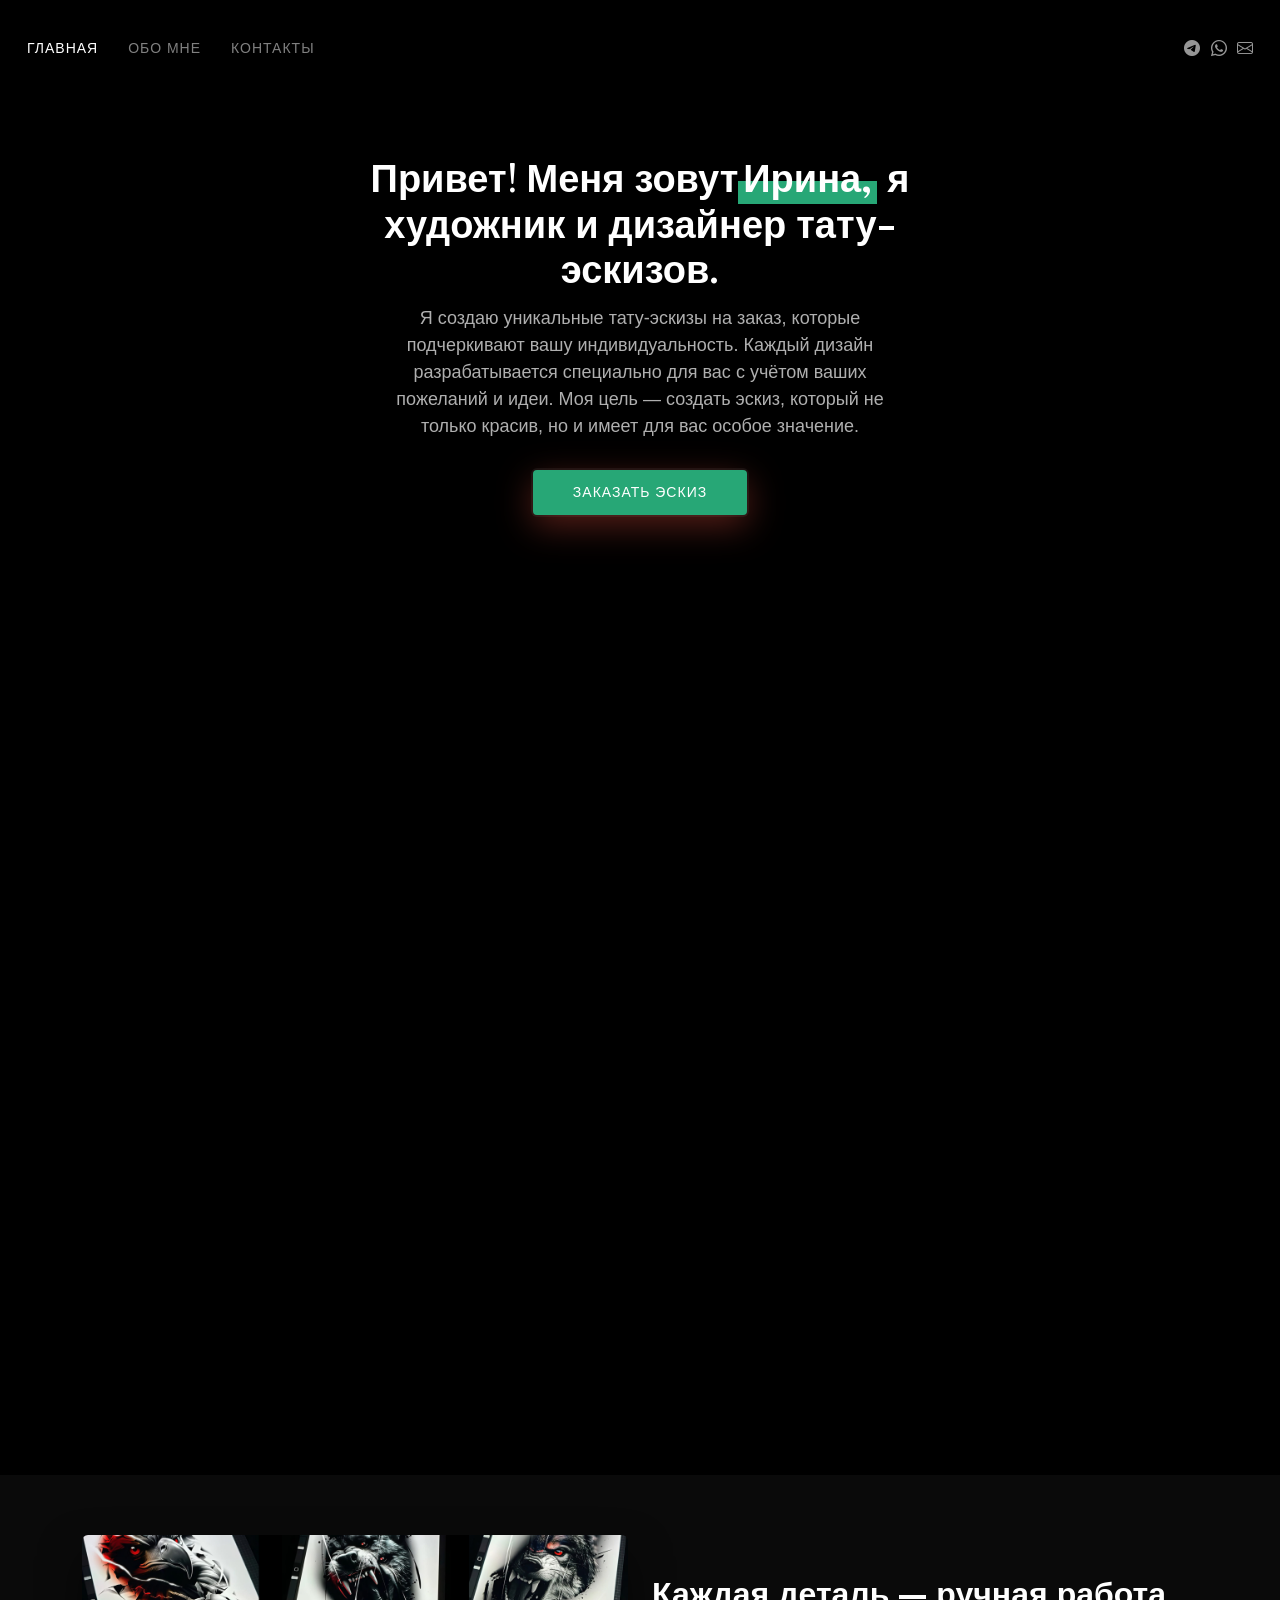
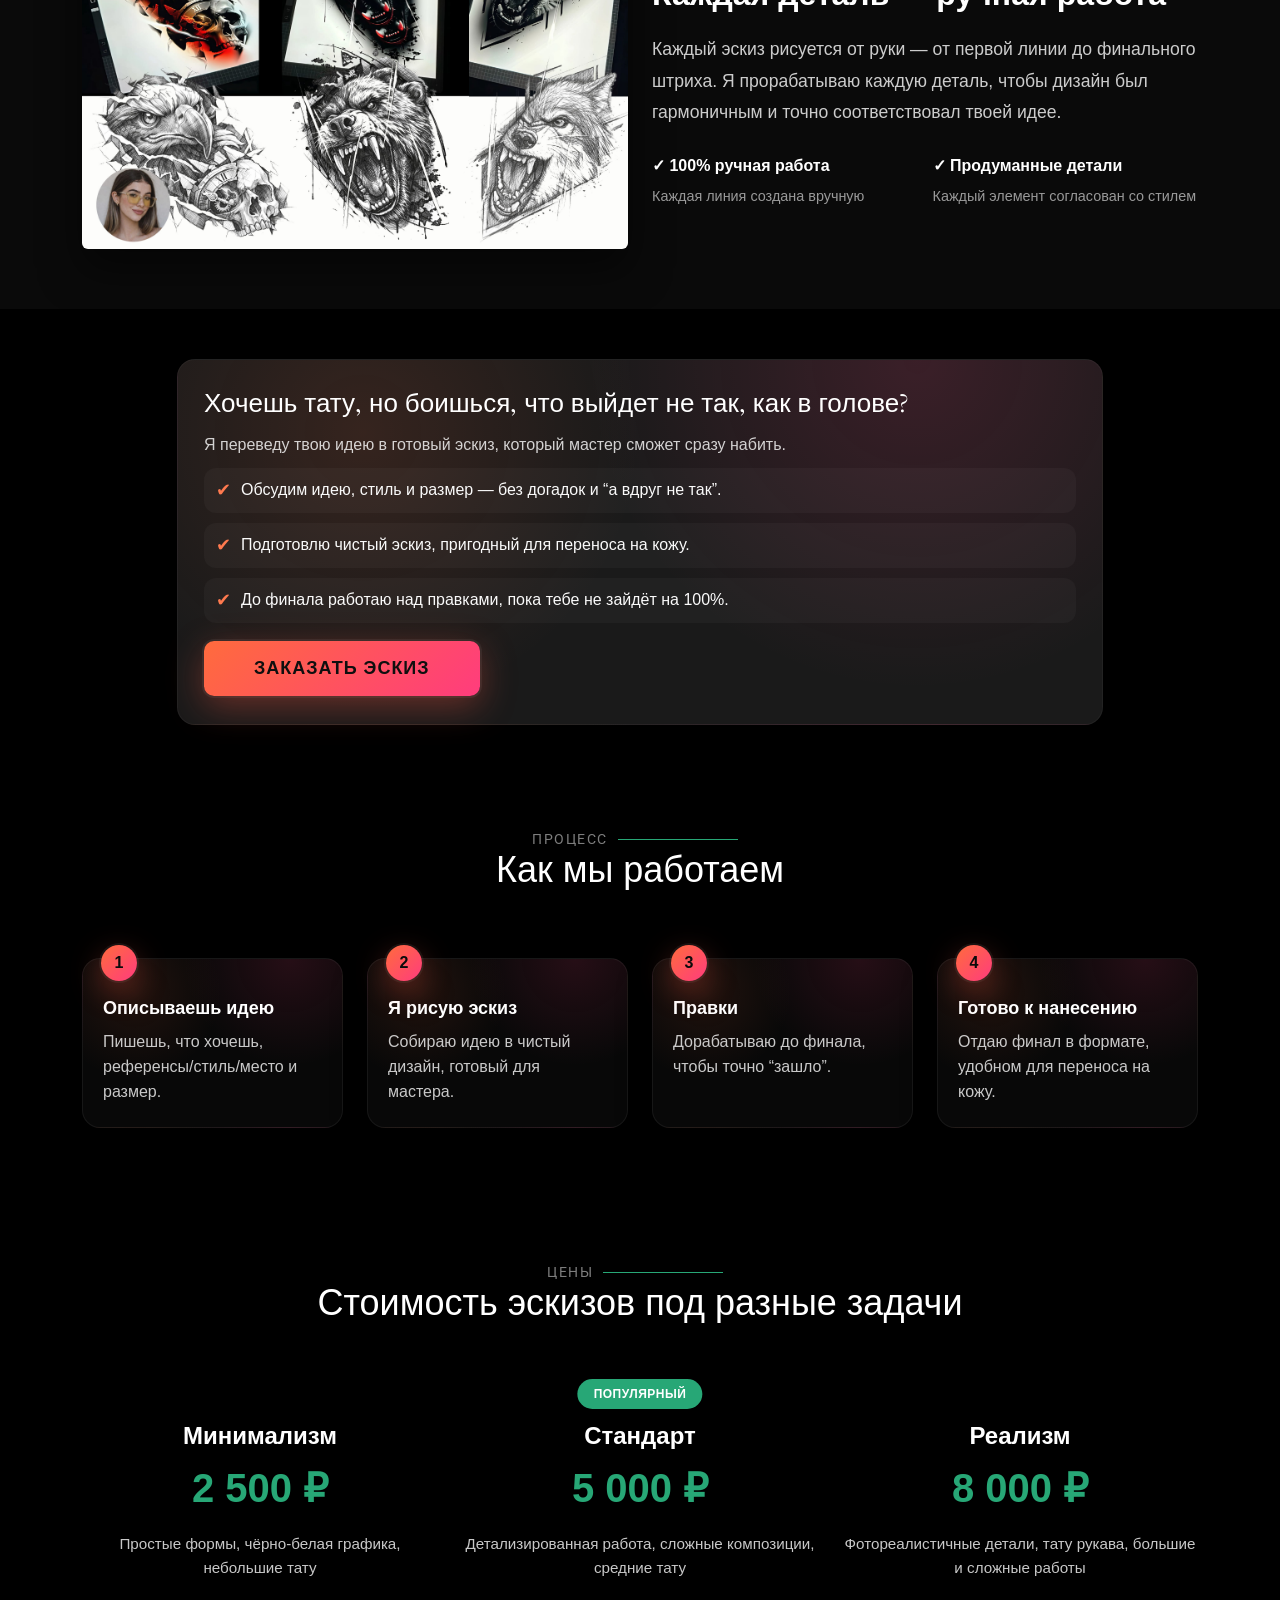
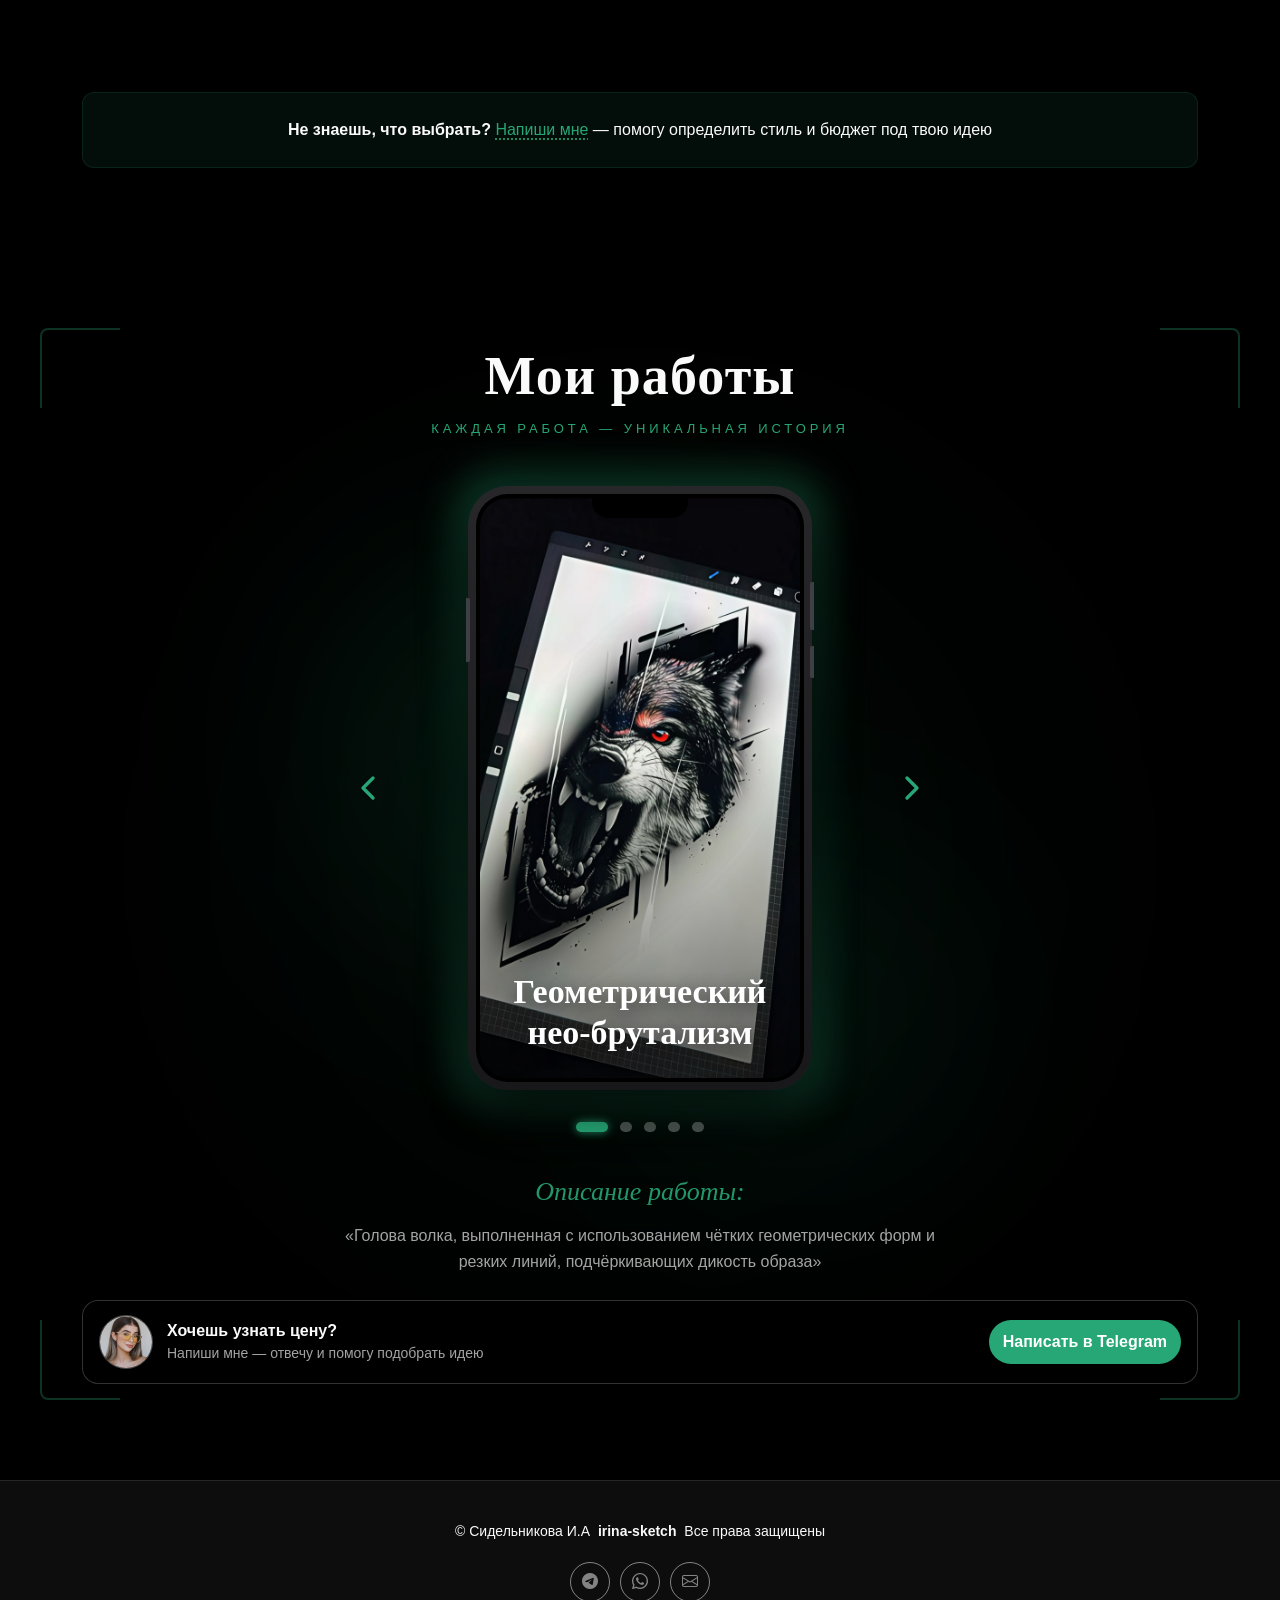
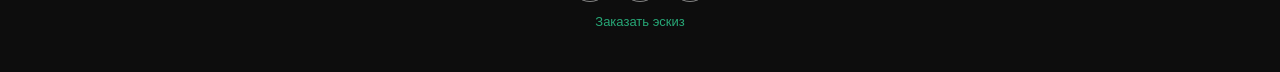
==== index.html @ 261606df "123" ====
<!DOCTYPE html>
<html lang="ru">

<head>
  <meta charset="utf-8">
  <meta content="width=device-width, initial-scale=1.0" name="viewport">
  <title>irina-sketch — Эскизы на заказ</title>
  <meta name="description" content="Профессиональные тату-эскизы на заказ. Уникальные дизайны, разработанные специально для вас с учётом ваших пожеланий.">
  <meta name="keywords" content="тату эскизы, эскизы на заказ, дизайн тату, татуировки, художник тату">

  <!-- DNS prefetch for external resources -->
  <link rel="dns-prefetch" href="//fonts.googleapis.com">
  <link rel="dns-prefetch" href="//fonts.gstatic.com">
  <link rel="dns-prefetch" href="//mc.yandex.ru">

  <!-- Favicons -->
  <link href="assets/img/favicon.png" rel="icon" type="image/png">
  <link href="assets/img/favicon.png" rel="shortcut icon" type="image/png">
  <link href="assets/img/apple-touch-icon.png" rel="apple-touch-icon">
  
  <!-- Яндекс Директ и Open Graph -->
  <meta property="og:title" content="irina-sketch — Эскизы на заказ">
  <meta property="og:description" content="Профессиональные тату-эскизы на заказ. Уникальные дизайны, разработанные специально для вас.">
  <meta property="og:image" content="https://irina-sketch.ru/assets/img/logo.png">
  <meta property="og:url" content="https://irina-sketch.ru/">
  <meta property="og:type" content="website">
  <meta property="og:site_name" content="irina-sketch">
  <meta property="og:locale" content="ru_RU">
  
  <!-- Twitter Card -->
  <meta name="twitter:card" content="summary_large_image">
  <meta name="twitter:title" content="irina-sketch — Эскизы на заказ">
  <meta name="twitter:description" content="Профессиональные тату-эскизы на заказ">
  <meta name="twitter:image" content="https://irina-sketch.ru/assets/img/logo.png">
  
  <!-- Дополнительные размеры иконок для лучшей совместимости -->
  <link rel="icon" type="image/png" sizes="16x16" href="assets/img/favicon.png">
  <link rel="icon" type="image/png" sizes="32x32" href="assets/img/favicon.png">
  <link rel="icon" type="image/png" sizes="96x96" href="assets/img/favicon.png">
  <link rel="icon" type="image/png" sizes="192x192" href="assets/img/favicon.png">

  <!-- Fonts - optimized -->
  <link rel="preconnect" href="https://fonts.googleapis.com">
  <link rel="preconnect" href="https://fonts.gstatic.com" crossorigin>
  <link rel="preload" href="https://fonts.googleapis.com/css2?family=Roboto:wght@300;400;500;700&family=Cardo:wght@400;700&display=swap" as="style" onload="this.onload=null;this.rel='stylesheet'">
  <noscript><link href="https://fonts.googleapis.com/css2?family=Roboto:wght@300;400;500;700&family=Cardo:wght@400;700&display=swap" rel="stylesheet"></noscript>

  <!-- Critical CSS preload -->
  <link rel="preload" href="assets/vendor/bootstrap/css/bootstrap.min.css" as="style">
  <link rel="preload" href="assets/css/main.css?v=2.2" as="style">

  <!-- Vendor CSS Files -->
  <link href="assets/vendor/bootstrap/css/bootstrap.min.css" rel="stylesheet">
  <link href="assets/vendor/bootstrap-icons/bootstrap-icons.css" rel="stylesheet">
  <link href="assets/vendor/aos/aos.css" rel="stylesheet">
  <link href="assets/vendor/glightbox/css/glightbox.min.css" rel="stylesheet">
  <link href="assets/vendor/swiper/swiper-bundle.min.css" rel="stylesheet">

  <!-- Main CSS File -->
  <link href="assets/css/main.css?v=2.2" rel="stylesheet">
</head>

<!-- Yandex.Metrika counter -->
<script type="text/javascript">
    (function(m,e,t,r,i,k,a){
        m[i]=m[i]||function(){(m[i].a=m[i].a||[]).push(arguments)};
        m[i].l=1*new Date();
        for (var j = 0; j < document.scripts.length; j++) {if (document.scripts[j].src === r) { return; }}
        k=e.createElement(t),a=e.getElementsByTagName(t)[0],k.async=1,k.src=r,a.parentNode.insertBefore(k,a)
    })(window, document,'script','https://mc.yandex.ru/metrika/tag.js?id=106117894', 'ym');

    ym(106117894, 'init', {ssr:true, webvisor:true, clickmap:true, ecommerce:"dataLayer", accurateTrackBounce:true, trackLinks:true});
</script>
<noscript><div><img src="https://mc.yandex.ru/watch/106117894" style="position:absolute; left:-9999px;" alt="" /></div></noscript>
<!-- /Yandex.Metrika counter -->


<body class="index-page">

  <header id="header" class="header d-flex align-items-center sticky-top">
    <div class="container-fluid position-relative d-flex align-items-center justify-content-between">
      <nav id="navmenu" class="navmenu">
        <ul>
          <li><a href="https://irina-sketch.ru/" class="active">Главная<br></a></li>
          <li><a href="https://irina-sketch.ru/about.html">Обо мне</a></li>
          <li><a href="https://irina-sketch.ru/contact.html">Контакты</a></li>
        </ul>
        <i class="mobile-nav-toggle d-xl-none bi bi-list"></i>
      </nav>

      <div class="header-social-links">
        <a href="#" class="facebook" onclick="showMessengerConfirmation('telegram'); return false;"><i class="bi bi-facebook"></i></a>
        <a href="#" class="whatsapp" onclick="showMessengerConfirmation('whatsapp'); return false;"><i class="bi bi-whatsapp"></i></a>
        <a href="mailto:maafik@66.ru" class="instagram"><i class="bi bi-instagram"></i></a>
      </div>

    </div>
  </header>
  
  <main class="main">

    <!-- Hero Section -->
    <section id="hero" class="hero section">

      <div class="container">
        <div class="row justify-content-center">
          <div class="col-lg-6 text-center" data-aos="fade-up" data-aos-delay="100">
            <h2><span>Привет! Меня зовут</span><span class="underlight">Ирина,</span><span> я художник и дизайнер тату-эскизов.</span></h2>
            <p>Я создаю уникальные тату-эскизы на заказ, которые подчеркивают вашу индивидуальность. Каждый дизайн разрабатывается специально для вас с учётом ваших пожеланий и идеи. Моя цель — создать эскиз, который не только красив, но и имеет для вас особое значение.</p>
            <div>
              <a class="btn-get-started order-trigger" href="#order">Заказать эскиз<br></a>
            </div>
            
          </div>
        </div>
      </div>
    </section><!-- /Hero Section -->
    <section id="video-hero" class="video-hero" style="position: relative; height: 100vh; overflow: hidden;">
      <video autoplay muted loop playsinline preload="metadata"
        style="
          position: absolute;
          top: 50%;
          left: 50%;
          height: 100%;
          transform: translate(-50%, -50%);
          object-fit: contain;
          pointer-events: none;
          user-select: none;
        "
        id="background-video"
        oncontextmenu="return false;"
        onselectstart="return false;"
        ondragstart="return false;"
      >
        <source src="assets/vid/123.mp4" type="video/mp4">
      </video>
    </section>
    
    
    <script>
      // Загружаем видео после загрузки страницы с задержкой
      window.addEventListener('load', function() {
        setTimeout(function() {
          const video = document.getElementById("background-video");
          if (video) {
            video.load(); // Загружаем видео
            video.playbackRate = 0.7; // Уменьшаем скорость видео
          }
        }, 1000); // Задержка 1 секунда после загрузки страницы
      });
    </script>

    <!-- Handmade Section -->
    <section class="section" style="padding: 60px 0; background: #0a0a0a;">
      <div class="container" data-aos="fade-up" data-aos-delay="100">
        <div class="row align-items-center justify-content-center">
          <div class="col-lg-6">
            <div class="handmade-image-wrapper">
              <img id="handmadeImage" src="" alt="Ручная работа эскиза" class="img-fluid rounded" style="width: 100%; height: auto; box-shadow: 0 20px 40px rgba(0,0,0,0.5);" draggable="false" oncontextmenu="return false;" onselectstart="return false;" ondragstart="return false;">
            </div>
          </div>
          <div class="col-lg-6">
            <div class="handmade-content">
              <h3 style="color: #fff; font-size: 2rem; margin-bottom: 20px; font-weight: 700;">Каждая деталь — ручная работа</h3>
              <p style="color: #ccc; font-size: 1.1rem; line-height: 1.8; margin-bottom: 25px;">
                Каждый эскиз рисуется от руки — от первой линии до финального штриха. Я прорабатываю каждую деталь, чтобы дизайн был гармоничным и точно соответствовал твоей идее.
              </p>
              <div style="display: flex; gap: 15px; flex-wrap: wrap;">
                <div style="flex: 1; min-width: 200px;">
                  <div style="color: #fff; font-weight: 600; margin-bottom: 8px;">✓ 100% ручная работа</div>
                  <div style="color: #999; font-size: 0.9rem;">Каждая линия создана вручную</div>
                </div>
                <div style="flex: 1; min-width: 200px;">
                  <div style="color: #fff; font-weight: 600; margin-bottom: 8px;">✓ Продуманные детали</div>
                  <div style="color: #999; font-size: 0.9rem;">Каждый элемент согласован со стилем</div>
                </div>
              </div>
            </div>
          </div>
        </div>
      </div>
    </section>

    <!-- Gallery Section -->
    <section class="section" style="padding: 50px 0;">
      <div class="container" data-aos="fade-up" data-aos-delay="80">
        <div class="row justify-content-center">
          <div class="col-lg-10">
            <div class="pain-block">
              <h3>Хочешь тату, но боишься, что выйдет не так, как в голове?</h3>
              <p>Я переведу твою идею в готовый эскиз, который мастер сможет сразу набить.</p>
              <ul class="pain-bullets">
                <li><span class="icon">✔</span><span>Обсудим идею, стиль и размер — без догадок и “а вдруг не так”.</span></li>
                <li><span class="icon">✔</span><span>Подготовлю чистый эскиз, пригодный для переноса на кожу.</span></li>
                <li><span class="icon">✔</span><span>До финала работаю над правками, пока тебе не зайдёт на 100%.</span></li>
              </ul>
              <div style="margin-top: 18px;">
                <a class="btn-get-started order-trigger" href="#order">Заказать эскиз</a>
              </div>
            </div>
          </div>
        </div>
      </div>
    </section>
    <section id="work" class="section work-process">
      <div class="container" data-aos="fade-up" data-aos-delay="80">
        <div class="section-title text-center">
          <h2>Процесс</h2>
          <p>Как мы работаем</p>
        </div>

        <div class="row gy-4 justify-content-center">
          <div class="col-lg-3 col-md-6">
            <div class="work-step-card" data-aos="fade-up" data-aos-delay="100">
              <div class="work-step-badge">1</div>
              <div class="work-step-title">Описываешь идею</div>
              <div class="work-step-text">Пишешь, что хочешь, референсы/стиль/место и размер.</div>
            </div>
          </div>

          <div class="col-lg-3 col-md-6">
            <div class="work-step-card" data-aos="fade-up" data-aos-delay="150">
              <div class="work-step-badge">2</div>
              <div class="work-step-title">Я рисую эскиз</div>
              <div class="work-step-text">Собираю идею в чистый дизайн, готовый для мастера.</div>
            </div>
          </div>

          <div class="col-lg-3 col-md-6">
            <div class="work-step-card" data-aos="fade-up" data-aos-delay="200">
              <div class="work-step-badge">3</div>
              <div class="work-step-title">Правки</div>
              <div class="work-step-text">Дорабатываю до финала, чтобы точно “зашло”.</div>
            </div>
          </div>

          <div class="col-lg-3 col-md-6">
            <div class="work-step-card" data-aos="fade-up" data-aos-delay="250">
              <div class="work-step-badge">4</div>
              <div class="work-step-title">Готово к нанесению</div>
              <div class="work-step-text">Отдаю финал в формате, удобном для переноса на кожу.</div>
            </div>
          </div>
        </div>
      </div>
    </section>

    <!-- Pricing Section -->
    <section id="pricing" class="section pricing-section">
      <div class="container" data-aos="fade-up" data-aos-delay="80">
        <div class="section-title text-center">
          <h2>Цены</h2>
          <p>Стоимость эскизов под разные задачи</p>
        </div>
      </div>

      <!-- Популярный блок для мобильных -->
      <div class="pricing-popular-mobile d-block d-md-none">
        <div class="container" data-aos="fade-up" data-aos-delay="150">
          <div class="pricing-item pricing-popular">
            <span class="pricing-badge">Популярный</span>
            <h3 class="pricing-title">Стандарт</h3>
            <div>
              <div class="pricing-price">5 000 ₽</div>
              <p class="pricing-desc">Детализированная работа, сложные композиции, средние тату</p>
            </div>
          </div>
        </div>
      </div>

      <div class="container" data-aos="fade-up" data-aos-delay="80">
        <div class="row gy-4 justify-content-center">
          <div class="col-lg-4 col-md-6 d-none d-md-block">
            <div class="pricing-item" data-aos="fade-up" data-aos-delay="100">
              <h3 class="pricing-title">Минимализм</h3>
              <div>
                <div class="pricing-price">2 500 ₽</div>
                <p class="pricing-desc">Простые формы, чёрно-белая графика, небольшие тату</p>
              </div>
            </div>
          </div>

          <div class="col-lg-4 col-md-6 d-none d-md-block">
            <div class="pricing-item pricing-popular" data-aos="fade-up" data-aos-delay="150">
              <span class="pricing-badge">Популярный</span>
              <h3 class="pricing-title">Стандарт</h3>
              <div>
                <div class="pricing-price">5 000 ₽</div>
                <p class="pricing-desc">Детализированная работа, сложные композиции, средние тату</p>
              </div>
            </div>
          </div>

          <div class="col-lg-4 col-md-6 d-none d-md-block">
            <div class="pricing-item" data-aos="fade-up" data-aos-delay="200">
              <h3 class="pricing-title">Реализм</h3>
              <div>
                <div class="pricing-price">8 000 ₽</div>
                <p class="pricing-desc">Фотореалистичные детали, тату рукава, большие и сложные работы</p>
              </div>
            </div>
          </div>

          <!-- Мобильные версии остальных блоков -->
          <div class="col-12 d-block d-md-none">
            <div class="row gy-3">
              <div class="col-12">
                <div class="pricing-item" data-aos="fade-up" data-aos-delay="100">
                  <h3 class="pricing-title">Минимализм</h3>
                  <div>
                    <div class="pricing-price">2 500 ₽</div>
                    <p class="pricing-desc">Простые формы, чёрно-белая графика, небольшие тату</p>
                  </div>
                </div>
              </div>

              <div class="col-12">
                <div class="pricing-item" data-aos="fade-up" data-aos-delay="200">
                  <h3 class="pricing-title">Реализм</h3>
                  <div>
                    <div class="pricing-price">8 000 ₽</div>
                    <p class="pricing-desc">Фотореалистичные детали, тату рукава, большие и сложные работы</p>
                  </div>
                </div>
              </div>
            </div>
          </div>
        </div>

        <div class="pricing-note text-center" data-aos="fade-up" data-aos-delay="250">
          <p><strong>Не знаешь, что выбрать?</strong> <a href="#order" class="order-trigger" style="color: var(--accent-color); text-decoration: underline; text-decoration-style: dotted; text-underline-offset: 4px;">Напиши мне</a> — помогу определить стиль и бюджет под твою идею</p>
        </div>
      </div>
    </section>

    <section id="gallery-4" class="section mfb-gallery">

      <div class="mfb-gallery__bg" aria-hidden="true">
        <div class="mfb-gallery__glow mfb-gallery__glow--1"></div>
        <div class="mfb-gallery__glow mfb-gallery__glow--2"></div>
        <div class="mfb-gallery__glow mfb-gallery__glow--3"></div>

        <div class="mfb-gallery__corner mfb-gallery__corner--tl"></div>
        <div class="mfb-gallery__corner mfb-gallery__corner--tr"></div>
        <div class="mfb-gallery__corner mfb-gallery__corner--bl"></div>
        <div class="mfb-gallery__corner mfb-gallery__corner--br"></div>
      </div>

      <div class="container mfb-gallery__container">
        <div class="mfb-gallery__header">
          <h2 class="mfb-gallery__title">Мои работы</h2>
          <p class="mfb-gallery__subtitle">Каждая работа — уникальная история</p>
        </div>

        <div class="mfb-gallery__main">
          <button class="mfb-gallery__nav mfb-gallery__nav--prev" type="button" aria-label="Предыдущая работа">
            <span class="mfb-gallery__nav-glow" aria-hidden="true"></span>
            <svg class="mfb-gallery__icon" xmlns="http://www.w3.org/2000/svg" viewBox="0 0 24 24" fill="none" stroke="currentColor" stroke-width="2" stroke-linecap="round" stroke-linejoin="round" aria-hidden="true">
              <path d="m15 18-6-6 6-6" />
            </svg>
          </button>

          <div class="mfb-phone" aria-live="polite">
            <div class="mfb-phone__glow" aria-hidden="true"></div>
            <div class="mfb-phone__frame">
              <div class="mfb-phone__bezel">
                <div class="mfb-phone__notch" aria-hidden="true"></div>
                <div class="mfb-phone__screen">
                  <img id="mfbGalleryImage" class="mfb-phone__img" src="assets/img/gallery/gallery-1.jpg" alt="Геометрический нео-брутализм" loading="lazy" draggable="false" oncontextmenu="return false;">
                  <div class="mfb-phone__overlay" aria-hidden="true"></div>
                  <div class="mfb-phone__title-wrap">
                    <h3 id="mfbGalleryTitle" class="mfb-phone__title">Геометрический нео-брутализм</h3>
                  </div>
                </div>
              </div>

              <div class="mfb-phone__btn mfb-phone__btn--r1" aria-hidden="true"></div>
              <div class="mfb-phone__btn mfb-phone__btn--r2" aria-hidden="true"></div>
              <div class="mfb-phone__btn mfb-phone__btn--l" aria-hidden="true"></div>
            </div>
          </div>

          <button class="mfb-gallery__nav mfb-gallery__nav--next" type="button" aria-label="Следующая работа">
            <span class="mfb-gallery__nav-glow" aria-hidden="true"></span>
            <svg class="mfb-gallery__icon" xmlns="http://www.w3.org/2000/svg" viewBox="0 0 24 24" fill="none" stroke="currentColor" stroke-width="2" stroke-linecap="round" stroke-linejoin="round" aria-hidden="true">
              <path d="m9 18 6-6-6-6" />
            </svg>
          </button>
        </div>

        <div class="mfb-gallery__dots" id="mfbGalleryDots" aria-label="Навигация по работам"></div>

        <div class="mfb-gallery__desc">
          <p class="mfb-gallery__desc-label">Описание работы:</p>
          <p class="mfb-gallery__desc-text">«<span id="mfbGalleryDescription">Голова волка, выполненная с использованием чётких геометрических форм и резких линий, подчёркивающих дикость образа</span>»</p>
        </div>

        <div class="mfb-gallery__cta">
          <div class="mfb-cta">
            <img class="mfb-cta__avatar" src="assets/img/profile-img.png" alt="Ирина" loading="lazy">
            <div class="mfb-cta__body">
              <div class="mfb-cta__title">Хочешь узнать цену?</div>
              <div class="mfb-cta__text">Напиши мне — отвечу и помогу подобрать идею</div>
            </div>
            <a class="mfb-cta__btn" href="#" onclick="showMessengerConfirmation('telegram'); return false;">Написать в Telegram</a>
          </div>
        </div>
      </div>

    </section><!-- /Gallery Section -->

    
  </main>

  <footer id="footer" class="footer">

    <div class="container">
      <div class="copyright text-center ">
        <p>© <span>Сидельникова И.А</span> <strong class="px-1 sitename">irina-sketch</strong> <span>Все права защищены</span></p>
      </div>
      <div class="social-links d-flex justify-content-center">
        <a href="#" onclick="showMessengerConfirmation('telegram'); return false;"><i class="bi bi-facebook"></i></a>
        <a href="#" onclick="showMessengerConfirmation('whatsapp'); return false;"><i class="bi bi-whatsapp"></i></a>
        <a href="mailto:maafik@66.ru"><i class="bi bi-instagram"></i></a>
      </div>
      <div class="credits">
        <!-- All the links in the footer should remain intact. -->
        <!-- You can delete the links only if you've purchased the pro version. -->
        <!-- Licensing information: https://bootstrapmade.com/license/ -->
        <!-- Purchase the pro version with working PHP/AJAX contact form: [buy-url] -->
      <a href="#order" class="order-trigger">Заказать эскиз</a>
      </div>
    </div>

  </footer>

  <!-- Order Modal -->
  <div class="order-modal" id="orderModal">
    <div class="order-modal__dialog">
      <button class="order-modal__close" type="button" aria-label="Закрыть">✕</button>
      <div class="order-modal__title">Создадим твой уникальный тату-эскиз вместе</div>
      <div class="order-modal__text">
        Напиши мне прямо сейчас, и я разработаю авторский эскиз под твой стиль и место на теле.
        2 правки бесплатно, готово за 48 часов. Твоя идея — мой дизайн!
      </div>
      <div class="order-modal__actions">
        <a class="order-modal__btn order-modal__btn--tg" href="#" onclick="showMessengerConfirmation('telegram'); return false;">Telegram</a>
        <a class="order-modal__btn order-modal__btn--wa" href="#" onclick="showMessengerConfirmation('whatsapp'); return false;">
          <span class="order-modal__btn-content">
            <span class="order-modal__btn-main">WhatsApp</span>
            <span class="order-modal__btn-sub">работает с VPN</span>
          </span>
        </a>
      </div>

      <div class="order-carousel">
        <span class="order-carousel__label">Откроется в новом окне</span>
        <div class="order-carousel__viewport">
          <div class="order-carousel__track" id="orderCarouselTrack">
            <div class="order-carousel__item">
              <img src="assets/123/photo_2025-07-03_23-08-54 (1).jpg" alt="Эскиз 1" loading="lazy" oncontextmenu="return false;" draggable="false">
            </div>
            <div class="order-carousel__item">
              <img src="assets/123/photo_2025-07-03_23-08-55 (1).jpg" alt="Эскиз 2" loading="lazy" oncontextmenu="return false;" draggable="false">
            </div>
            <div class="order-carousel__item">
              <img src="assets/123/photo_2025-07-03_23-08-55 (2) (1).jpg" alt="Эскиз 3" loading="lazy" oncontextmenu="return false;" draggable="false">
            </div>
            <div class="order-carousel__item">
              <img src="assets/123/photo_2025-07-03_23-08-55 (3) (1).jpg" alt="Эскиз 4" loading="lazy" oncontextmenu="return false;" draggable="false">
            </div>
            <div class="order-carousel__item">
              <img src="assets/123/photo_2025-07-03_23-08-56 (1).jpg" alt="Эскиз 5" loading="lazy" oncontextmenu="return false;" draggable="false">
            </div>
            <div class="order-carousel__item">
              <img src="assets/123/photo_2025-07-03_23-08-56 (2) (1).jpg" alt="Эскиз 6" loading="lazy" oncontextmenu="return false;" draggable="false">
            </div>
            <div class="order-carousel__item">
              <img src="assets/123/photo_2025-07-03_23-08-56 (3) (1).jpg" alt="Эскиз 7" loading="lazy" oncontextmenu="return false;" draggable="false">
            </div>
            <div class="order-carousel__item">
              <img src="assets/123/photo_2025-07-03_23-08-56 (4) (1).jpg" alt="Эскиз 8" loading="lazy" oncontextmenu="return false;" draggable="false">
            </div>
          </div>
          <div class="order-carousel__nav">
            <button class="order-carousel__arrow order-carousel__arrow--prev" type="button" data-dir="-1">‹</button>
            <button class="order-carousel__arrow order-carousel__arrow--next" type="button" data-dir="1">›</button>
          </div>
        </div>
        <small>Примеры работ</small>
      </div>
    </div>
  </div>

  <!-- WhatsApp Modal -->
  <div class="order-modal" id="whatsappModal" style="display: none;">
    <div class="order-modal__dialog">
      <button class="order-modal__close" type="button" aria-label="Закрыть" onclick="closeWhatsAppModal()">✕</button>
      <div class="order-modal__title">Написать в WhatsApp</div>
      <div class="order-modal__text">
        Для работы WhatsApp в России нужно включить VPN. Если у вас нет VPN, лучше воспользуйтесь Telegram.
      </div>
      <div class="order-modal__actions">
        <a class="order-modal__btn order-modal__btn--wa" href="https://wa.me/79517623467?text=%D0%97%D0%B4%D1%80%D0%B0%D0%B2%D1%81%D1%82%D0%B2%D1%83%D0%B9%D1%82%D0%B5!%20%D0%A5%D0%BE%D1%87%D1%83%20%D0%B7%D0%B0%D0%BA%D0%B0%D0%B7%D0%B0%D1%82%D1%8C%20%D1%8D%D1%81%D0%BA%D0%B8%D0%B7." target="_blank" rel="noopener">
          <span class="order-modal__btn-content">
            <span class="order-modal__btn-main">WhatsApp</span>
            <span class="order-modal__btn-sub">работает с VPN</span>
          </span>
        </a>
        <a class="order-modal__btn order-modal__btn--tg" href="https://t.me/Irinasketchs?text=%D0%97%D0%B4%D1%80%D0%B0%D0%B2%D1%81%D1%82%D0%B2%D1%83%D0%B9%D1%82%D0%B5!%20%D0%A5%D0%BE%D1%87%D1%83%20%D0%B7%D0%B0%D0%BA%D0%B0%D0%B7%D0%B0%D1%82%D1%8C%20%D1%8D%D1%81%D0%BA%D0%B8%D0%B7." target="_blank" rel="noopener">Написать в Telegram</a>
      </div>
    </div>
  </div>

  <!-- Messenger Confirmation Modal -->
  <div class="order-modal" id="messengerConfirmationModal" style="display: none;">
    <div class="order-modal__dialog">
      <button class="order-modal__close" type="button" aria-label="Закрыть" onclick="closeMessengerConfirmation()">✕</button>
      <div class="order-modal__title">Подтверждение перехода</div>
      <div class="order-modal__text">
        Вы действительно хотите перейти в мессенджер для заказа эскиза? Я отвечу на ваше сообщение в течение часа.
      </div>
      <div class="order-modal__actions">
        <a class="order-modal__btn order-modal__btn--tg" id="confirmTelegramBtn" href="#" target="_blank" rel="noopener">Да, перейти в Telegram</a>
        <a class="order-modal__btn order-modal__btn--wa" id="confirmWhatsAppBtn" href="#" target="_blank" rel="noopener" style="display: none;">
          <span class="order-modal__btn-content">
            <span class="order-modal__btn-main">Да, перейти в WhatsApp</span>
            <span class="order-modal__btn-sub">нужен VPN</span>
          </span>
        </a>
        <button class="order-modal__btn" onclick="closeMessengerConfirmation()" style="background: #666; text-decoration: none;">Отмена</button>
      </div>
    </div>
  </div>

  <!-- Scroll Top -->
  <a href="#" id="scroll-top" class="scroll-top d-flex align-items-center justify-content-center"><i class="bi bi-arrow-up-short"></i></a>

  <!-- Preloader -->
  <div id="preloader">
    <div class="line"></div>
  </div>

  <!-- Critical JS preload -->
  <link rel="preload" href="assets/vendor/bootstrap/js/bootstrap.bundle.min.js" as="script">
  <link rel="preload" href="assets/vendor/aos/aos.js" as="script">
  <link rel="preload" href="assets/js/main.js?v=2.2" as="script">

  <!-- Vendor JS Files -->
  <script src="assets/vendor/bootstrap/js/bootstrap.bundle.min.js" defer></script>
  <script src="assets/vendor/php-email-form/validate.js" defer></script>
  <script src="assets/vendor/aos/aos.js" defer></script>
  <script src="assets/vendor/glightbox/js/glightbox.min.js" defer></script>
  <script src="assets/vendor/swiper/swiper-bundle.min.js" defer></script>

  <!-- Main JS File -->
  <script src="assets/js/main.js?v=2.2" defer></script>

  <!-- Tracking scripts - loaded after page load for better performance -->
  <script>
    // Messenger Confirmation Modal functions
    function showMessengerConfirmation(messenger) {
      const modal = document.getElementById('messengerConfirmationModal');
      const telegramBtn = document.getElementById('confirmTelegramBtn');
      const whatsappBtn = document.getElementById('confirmWhatsAppBtn');
      
      // Сбрасываем видимость кнопок
      telegramBtn.style.display = 'none';
      whatsappBtn.style.display = 'none';
      
      if (messenger === 'telegram') {
        telegramBtn.href = 'https://t.me/Irinasketchs?text=%D0%97%D0%B4%D1%80%D0%B0%D0%B2%D1%81%D1%82%D0%B2%D1%83%D0%B9%D1%82%D0%B5!%20%D0%A5%D0%BE%D1%87%D1%83%20%D0%B7%D0%B0%D0%BA%D0%B0%D0%B7%D0%B0%D1%82%D1%8C%20%D1%8D%D1%81%D0%BA%D0%B8%D0%B7.';
        telegramBtn.style.display = 'block';
        
        // Отправляем событие в Яндекс Метрику для качественной конверсии
        if (typeof ym !== 'undefined') {
          ym(106117894, 'reachGoal', 'MESSENGER_CONFIRMATION_SHOW');
        }
      } else if (messenger === 'whatsapp') {
        whatsappBtn.href = 'https://wa.me/79517623467?text=%D0%97%D0%B4%D1%80%D0%B0%D0%B2%D1%81%D1%82%D0%B2%D1%83%D0%B9%D1%82%D0%B5!%20%D0%A5%D0%BE%D1%87%D1%83%20%D0%B7%D0%B0%D0%BA%D0%B0%D0%B7%D0%B0%D1%82%D1%8C%20%D1%8D%D1%81%D0%BA%D0%B8%D0%B7.';
        whatsappBtn.style.display = 'block';
        
        // Отправляем событие в Яндекс Метрику для качественной конверсии
        if (typeof ym !== 'undefined') {
          ym(106117894, 'reachGoal', 'MESSENGER_CONFIRMATION_SHOW');
        }
      }
      
      modal.style.display = 'flex';
      document.body.style.overflow = 'hidden';
    }
    
    function closeMessengerConfirmation() {
      const modal = document.getElementById('messengerConfirmationModal');
      modal.style.display = 'none';
      document.body.style.overflow = '';
    }
    
    // Отслеживаем подтвержденный переход как целевое действие
    document.addEventListener('DOMContentLoaded', function() {
      const telegramBtn = document.getElementById('confirmTelegramBtn');
      const whatsappBtn = document.getElementById('confirmWhatsAppBtn');
      
      if (telegramBtn) {
        telegramBtn.addEventListener('click', function() {
          if (typeof ym !== 'undefined') {
            ym(106117894, 'reachGoal', 'TELEGRAM_QUALITY_LEAD');
          }
        });
      }
      
      if (whatsappBtn) {
        whatsappBtn.addEventListener('click', function() {
          if (typeof ym !== 'undefined') {
            ym(106117894, 'reachGoal', 'WHATSAPP_QUALITY_LEAD');
          }
        });
      }
    });

    // WhatsApp Modal functions
    function openWhatsAppModal() {
      document.getElementById('whatsappModal').style.display = 'flex';
      document.body.style.overflow = 'hidden';
    }
    
    function closeWhatsAppModal() {
      document.getElementById('whatsappModal').style.display = 'none';
      document.body.style.overflow = '';
    }
    
    // Close modal when clicking outside
    document.addEventListener('click', function(event) {
      const whatsappModal = document.getElementById('whatsappModal');
      const confirmationModal = document.getElementById('messengerConfirmationModal');
      
      if (event.target === whatsappModal) {
        closeWhatsAppModal();
      }
      if (event.target === confirmationModal) {
        closeMessengerConfirmation();
      }
    });

    window.addEventListener('load', function() {
      setTimeout(function() {
        // Загружаем изображение с задержкой 1 секунду
        const handmadeImage = document.getElementById("handmadeImage");
        if (handmadeImage) {
          handmadeImage.src = "assets/img/gallery/123123123.jpg";
        }
        
        // Top.Mail.Ru counter - DISABLED for performance
        /*
        var _tmr = window._tmr || (window._tmr = []);
        _tmr.push({id: "3636165", type: "pageView", start: (new Date()).getTime()});
        (function (d, w, id) {
          if (d.getElementById(id)) return;
          var ts = d.createElement("script"); ts.type = "text/javascript"; ts.async = true; ts.id = id;
          ts.src = "https://top-fwz1.mail.ru/js/code.js";
          var f = function () {var s = d.getElementsByTagName("script")[0]; s.parentNode.insertBefore(ts, s);};
          if (w.opera == "[object Opera]") { d.addEventListener("DOMContentLoaded", f, false); } else { f(); }
        })(document, window, "tmr-code");
        */

        // TikTok Pixel Code - DISABLED for performance
        /*
        !function (w, d, t) {
          w.TiktokAnalyticsObject=t;var ttq=w[t]=w[t]||[];ttq.methods=["page","track","identify","instances","debug","on","off","once","ready","alias","group","enableCookie","disableCookie","holdConsent","revokeConsent","grantConsent"],ttq.setAndDefer=function(t,e){t[e]=function(){t.push([e].concat(Array.prototype.slice.call(arguments,0)))}};for(var i=0;i<ttq.methods.length;i++)ttq.setAndDefer(ttq,ttq.methods[i]);ttq.instance=function(t){for(
          var e=ttq._i[t]||[],n=0;n<ttq.methods.length;n++)ttq.setAndDefer(e,ttq.methods[n]);return e},ttq.load=function(e,n){var r="https://analytics.tiktok.com/i18n/pixel/events.js",o=n&&n.partner;ttq._i=ttq._i||{},ttq._i[e]=[],ttq._i[e]._u=r,ttq._t=ttq._t||{},ttq._t[e]=+new Date,ttq._o=ttq._o||{},ttq._o[e]=n||{};n=document.createElement("script")
          ;n.type="text/javascript",n.async=!0,n.src=r+"?sdkid="+e+"&lib="+t;e=document.getElementsByTagName("script")[0];e.parentNode.insertBefore(n,e)};
          
            ttq.load('D0GA8H3C77U9TS4J8B10');
            ttq.page();
          }(window, document, 'ttq');
        */
      }, 1000); // Минимальная задержка для будущих скриптов
    });
  </script>
  <!-- Top.Mail.Ru noscript - DISABLED for performance -->
  <!-- <noscript>
    <div><img src="https://top-fwz1.mail.ru/counter?id=3636165;js=na" style="position:absolute;left:-9999px;" alt="Top.Mail.Ru" /></div>
  </noscript> -->

</body>

</html>
---- assets/css/main.css ----
/**
* Template Name: PhotoFolio
* Template URL: https://bootstrapmade.com/photofolio-bootstrap-photography-website-template/
* Updated: Aug 07 2024 with Bootstrap v5.3.3
* Author: BootstrapMade.com
* License: https://bootstrapmade.com/license/
*/

/*--------------------------------------------------------------
# Font & Color Variables
# Help: https://bootstrapmade.com/color-system/
--------------------------------------------------------------*/
/* Fonts */
:root {
  --default-font: "Roboto",  system-ui, -apple-system, "Segoe UI", Roboto, "Helvetica Neue", Arial, "Noto Sans", "Liberation Sans", sans-serif, "Apple Color Emoji", "Segoe UI Emoji", "Segoe UI Symbol", "Noto Color Emoji";
  --heading-font: "Cardo",  sans-serif;
  --nav-font: "Inter",  sans-serif;
}

/* Global Colors - The following color variables are used throughout the website. Updating them here will change the color scheme of the entire website */
:root { 
  --background-color: #000000; /* Background color for the entire website, including individual sections */
  --default-color: #fafafa; /* Default color used for the majority of the text content across the entire website */
  --heading-color: #ffffff; /* Color for headings, subheadings and title throughout the website */
  --accent-color: #27a776; /* Accent color that represents your brand on the website. It's used for buttons, links, and other elements that need to stand out */
  --surface-color: #1a1a1a; /* The surface color is used as a background of boxed elements within sections, such as cards, icon boxes, or other elements that require a visual separation from the global background. */
  --contrast-color: #ffffff; /* Contrast color for text, ensuring readability against backgrounds of accent, heading, or default colors. */
}

/* Nav Menu Colors - The following color variables are used specifically for the navigation menu. They are separate from the global colors to allow for more customization options */
:root {
  --nav-color: rgba(255, 255, 255, 0.5);  /* The default color of the main navmenu links */
  --nav-hover-color: #ffffff; /* Applied to main navmenu links when they are hovered over or active */
  --nav-mobile-background-color: #1a1a1a; /* Used as the background color for mobile navigation menu */
  --nav-dropdown-background-color: #1a1a1a; /* Used as the background color for dropdown items that appear when hovering over primary navigation items */
  --nav-dropdown-color: rgba(255, 255, 255, 0.5); /* Used for navigation links of the dropdown items in the navigation menu. */
  --nav-dropdown-hover-color: #ffffff; /* Similar to --nav-hover-color, this color is applied to dropdown navigation links when they are hovered over. */
}

/* Color Presets - These classes override global colors when applied to any section or element, providing reuse of the sam color scheme. */

.light-background {
  --background-color: #1a1a1a;
  --surface-color: #343434;
}

.dark-background {
  --background-color: #060606;
  --default-color: #ffffff;
  --heading-color: #ffffff;
  --surface-color: #252525;
  --contrast-color: #ffffff;
}

/* Smooth scroll */
:root {
  scroll-behavior: smooth;
}

/*--------------------------------------------------------------
# General Styling & Shared Classes
--------------------------------------------------------------*/
body {
  color: var(--default-color);
  background-color: var(--background-color);
  font-family: var(--default-font);
}

a {
  color: var(--accent-color);
  text-decoration: none;
  transition: 0.3s;
}

a:hover {
  color: color-mix(in srgb, var(--accent-color), transparent 25%);
  text-decoration: none;
}

h1,
h2,
h3,
h4,
h5,
h6 {
  color: var(--heading-color);
  font-family: var(--heading-font);
}

/* PHP Email Form Messages
------------------------------*/
.php-email-form .error-message {
  display: none;
  background: #df1529;
  color: #ffffff;
  text-align: left;
  padding: 15px;
  margin-bottom: 24px;
  font-weight: 600;
}

.php-email-form .sent-message {
  display: none;
  color: #ffffff;
  background: #059652;
  text-align: center;
  padding: 15px;
  margin-bottom: 24px;
  font-weight: 600;
}

.php-email-form .loading {
  display: none;
  background: var(--surface-color);
  text-align: center;
  padding: 15px;
  margin-bottom: 24px;
}

.php-email-form .loading:before {
  content: "";
  display: inline-block;
  border-radius: 50%;
  width: 24px;
  height: 24px;
  margin: 0 10px -6px 0;
  border: 3px solid var(--accent-color);
  border-top-color: var(--surface-color);
  animation: php-email-form-loading 1s linear infinite;
}

@keyframes php-email-form-loading {
  0% {
      transform: rotate(0deg);
  }

  100% {
      transform: rotate(360deg);
  }
}

body {
  font-family: Arial, sans-serif;
  margin: 0;
  padding: 0;
  background: #000;
  color: #fff;
}

.overlay {
  position: fixed;
  top: 0;
  left: 0;
  width: 100%;
  height: 100%;
  background: rgba(0, 0, 0, 0.9);
}

.order-modal {
  position: fixed;
  inset: 0;
  display: none;
  align-items: center;
  justify-content: center;
  background: rgba(0, 0, 0, 0.78);
  backdrop-filter: blur(4px);
  padding: 0;
  z-index: 10500;
  overflow: hidden;
  overscroll-behavior: contain;
  padding-top: env(safe-area-inset-top, 0px);
  padding-bottom: env(safe-area-inset-bottom, 0px);
}

.order-modal.open {
  display: flex;
}

.order-modal__dialog {
  position: relative;
  background: radial-gradient(circle at 15% 15%, rgba(255, 108, 61, 0.12), transparent 40%),
              radial-gradient(circle at 80% 0%, rgba(255, 60, 125, 0.14), transparent 45%),
              #0b0b0f;
  border: 1px solid rgba(255, 255, 255, 0.06);
  box-shadow: 0 20px 60px rgba(0, 0, 0, 0.55);
  border-radius: 18px;
  max-width: 840px;
  width: 100%;
  padding: 32px 28px 26px;
  color: #f8f8f8;
  box-sizing: border-box;
  max-height: 100vh; /* fallback */
  max-height: 100svh;
  max-height: 100dvh;
  overflow-x: hidden;
  overflow-y: auto;
  overscroll-behavior: contain;
  -webkit-overflow-scrolling: touch;
}

.order-modal__close {
  position: absolute;
  top: 12px;
  right: 12px;
  width: 28px;
  height: 28px;
  border-radius: 50%;
  background: rgba(255, 255, 255, 0.08);
  border: 1px solid rgba(255, 255, 255, 0.08);
  color: #fff;
  font-size: 16px;
  display: grid;
  place-items: center;
  cursor: pointer;
  transition: 0.25s;
}

.order-modal__close:hover {
  background: rgba(255, 255, 255, 0.16);
}

.order-modal__title {
  text-align: center;
  font-size: clamp(24px, 2.8vw, 32px);
  margin: 6px 0 12px;
  font-weight: 800;
}

.order-modal__text {
  text-align: center;
  color: rgba(255, 255, 255, 0.82);
  line-height: 1.55;
  max-width: 700px;
  margin: 0 auto 24px;
  font-size: 16px;
}

.order-modal__actions {
  display: grid;
  grid-template-columns: 1fr;
  gap: 12px;
  margin-bottom: 18px;
  justify-items: center;
  text-align: center;
}

.order-modal__btn {
  display: inline-flex;
  align-items: center;
  justify-content: center;
  gap: 10px;
  padding: 14px 18px;
  border-radius: 12px;
  border: none;
  font-size: 17px;
  font-weight: 800;
  text-transform: uppercase;
  letter-spacing: 0.4px;
  cursor: pointer;
  transition: transform 0.2s ease, box-shadow 0.25s ease, filter 0.25s ease;
  width: 100%;
  color: #0b0b0f;
  text-align: center;
}

.order-modal__btn:hover {
  transform: translateY(-1px);
  filter: brightness(1.05);
}

.order-modal__btn--tg:hover {
  color: #ff3c3d;
}

.order-modal__btn:focus-visible {
  outline: 2px solid #fff;
  outline-offset: 3px;
}

.order-modal__btn--tg {
  background: linear-gradient(135deg, #37aee2, #1e96c8);
  box-shadow: 0 10px 28px rgba(55, 174, 226, 0.35);
}

.order-modal__btn--wa {
  background: linear-gradient(135deg, #25d366, #128c7e);
  box-shadow: 0 10px 28px rgba(37, 211, 102, 0.35);
  font-size: 17px;
  font-weight: 800;
  text-transform: uppercase;
  letter-spacing: 0.4px;
  padding: 14px 18px;
}

.order-modal__btn--wa:hover {
  color: #fff;
}

.order-modal__btn-content {
  display: flex;
  flex-direction: column;
  align-items: center;
  justify-content: center;
  width: 100%;
  height: 100%;
  text-align: center;
}

.order-modal__btn-main {
  font-size: 17px;
  font-weight: 800;
  text-transform: uppercase;
  letter-spacing: 0.4px;
  line-height: 1.2;
}

.order-modal__btn-sub {
  font-size: 11px;
  opacity: 0.8;
  margin-top: 2px;
  line-height: 1.2;
  text-transform: none;
  letter-spacing: normal;
}

.order-modal__btn-phone {
  font-size: 10px;
  opacity: 0.7;
  margin-top: 2px;
  line-height: 1.2;
}

.order-carousel {
  margin-top: 12px;
}

.order-carousel__label {
  font-weight: 700;
  letter-spacing: 0.6px;
  text-transform: uppercase;
  font-size: 13px;
  color: rgba(255, 255, 255, 0.65);
  margin-bottom: 8px;
  display: inline-block;
}

.order-carousel__viewport {
  position: relative;
}

.order-carousel__track {
  display: grid;
  grid-auto-flow: column;
  grid-auto-columns: 82%;
  gap: 14px;
  overflow-x: auto;
  scroll-snap-type: x mandatory;
  scroll-behavior: smooth;
  padding: 6px 4px 10px;
  -webkit-overflow-scrolling: touch;
}

.order-carousel__track::-webkit-scrollbar {
  height: 6px;
}

.order-carousel__track::-webkit-scrollbar-thumb {
  background: rgba(255, 255, 255, 0.22);
  border-radius: 8px;
}

.order-carousel__item {
  scroll-snap-align: center;
  border-radius: 12px;
  overflow: hidden;
  border: 1px solid rgba(255, 255, 255, 0.06);
  background: #111;
}

.order-carousel__item img {
  width: 100%;
  height: 100%;
  display: block;
  object-fit: cover;
  user-select: none;
  pointer-events: none;
  -webkit-user-drag: none;
}

.order-carousel__nav {
  position: absolute;
  inset: 0;
  pointer-events: none;
}

.order-carousel__arrow {
  position: absolute;
  top: 50%;
  transform: translateY(-50%);
  width: 44px;
  height: 44px;
  border-radius: 50%;
  border: 1px solid rgba(255, 255, 255, 0.15);
  background: rgba(0, 0, 0, 0.5);
  color: #fff;
  display: grid;
  place-items: center;
  cursor: pointer;
  pointer-events: all;
  transition: 0.25s ease;
}

.order-carousel__arrow:hover {
  background: rgba(0, 0, 0, 0.7);
  border-color: rgba(255, 255, 255, 0.25);
}

.order-carousel__arrow--prev {
  left: -6px;
}

.order-carousel__arrow--next {
  right: -6px;
}

.order-modal small {
  display: block;
  text-align: center;
  color: rgba(255, 255, 255, 0.55);
  margin-top: 12px;
}

.order-modal__vpn-notice {
  text-align: right;
  margin-top: 8px;
  padding-right: 8px;
}

.order-modal__vpn-text {
  color: #ff0000;
  font-size: 12px;
  opacity: 0.8;
}

body.modal-open {
  overflow: hidden;
  overscroll-behavior: contain;
}

@media (min-width: 768px) {
  .order-modal__dialog {
    padding: 38px 38px 30px;
  }

  .order-modal__actions {
    grid-template-columns: repeat(2, minmax(0, 1fr));
  }

  .order-carousel__track {
    grid-auto-columns: 48%;
  }
}

@media (max-width: 767.98px) {
  .order-modal {
    align-items: flex-start;
  }

  .order-modal__dialog {
    margin-top: 20px;
    max-height: calc(100vh - 40px);
    max-height: calc(100svh - 40px);
    max-height: calc(100dvh - 40px);
    height: auto;
  }

  .order-carousel__item {
    height: 230px;
  }
}

@media (min-width: 1200px) {
  .order-carousel__track {
    grid-auto-columns: 36%;
  }

  .order-carousel__arrow {
    display: grid;
  }
}

.form-container {
  background: #000000;
  padding: 20px;
  border-radius: 15px;
  box-shadow: 0 0 20px rgba(255, 255, 255, 0.5);
  width: 90%;
  max-width: 600px;
}

.form-container h2 {
  margin: 0 0 10px; /* Уменьшены отступы */
  text-align: center;
  font-size: 24px;
  font-weight: bold;
}

.form-container label {
  display: block;
  margin: 4px 0 2px; /* Уменьшены отступы */
  color: #ccc;
}

.form-container input, .form-container select, .form-container button {
  width: 100%;
  padding: 14px; /* Увеличены отступы внутри элементов для комфортного ввода */
  margin-bottom: 8px; /* Уменьшены отступы между полями */
  border-radius: 8px;
  border: none;
  outline: none;
  font-size: 16px;
  background: #222;
  color: #fff;
  box-shadow: inset 0 0 5px rgba(0, 0, 0, 0.5);
}

.form-container input:focus, .form-container select:focus {
  box-shadow: 0 0 10px rgba(255, 255, 255, 0.5);
}

.form-container button {
  background: #444;
  color: #fff;
  text-transform: uppercase;
  letter-spacing: 1px;
  cursor: pointer;
  transition: 0.5s;
}

.form-container button:hover {
  background: #555;
  box-shadow: 0 0 10px rgba(255, 255, 255, 0.5);
}

.btn-order {
  display: inline-block;
  background: linear-gradient(135deg, #ff6b3d, #ff3c7d);
  color: #0f0f0f;
  padding: 12px 22px;
  border-radius: 10px;
  text-decoration: none;
  font-weight: 700;
  letter-spacing: 0.3px;
  transition: 0.35s;
  box-shadow: 0 8px 28px rgba(255, 90, 70, 0.35), 0 0 0 1px rgba(255, 255, 255, 0.06);
}

.btn-order:hover {
  transform: translateY(-1px);
  box-shadow: 0 12px 36px rgba(255, 90, 70, 0.5), 0 0 0 1px rgba(255, 255, 255, 0.08);
  color: #0b0b0b;
}

.btn-get-started {
  display: inline-block;
  padding: 14px 50px;
  border-radius: 10px;
  background: linear-gradient(135deg, #ff6b3d, #ff3c7d);
  color: #0f0f0f;
  text-transform: uppercase;
  letter-spacing: 1px;
  border: none;
  font-size: 18px;
  font-weight: 800;
  text-align: center;
  cursor: pointer;
  transition: 0.35s;
  box-shadow: 0 10px 35px rgba(255, 90, 70, 0.35), 0 0 0 2px rgba(255, 255, 255, 0.06);
}

.btn-get-started:hover {
  transform: translateY(-1px);
  box-shadow: 0 14px 45px rgba(255, 90, 70, 0.5), 0 0 0 2px rgba(255, 255, 255, 0.08);
  color: #0b0b0b;
}

.green-button {
  background: linear-gradient(135deg, #004d00, #007300);
  color: #fff;
  font-weight: 400;
  font-size: 16px;
  padding: 14px 50px;
  border-radius: 6px;
  text-transform: uppercase;
  letter-spacing: 1px;
  cursor: pointer;
  display: block;
  margin: 20px auto 0;
  text-align: center;
  transition: 0.5s;
}

.green-button:hover {
  background: linear-gradient(135deg, #006600, #009900);
  box-shadow: 0 0 15px rgba(0, 255, 0, 0.5);
}

textarea {
  width: 100%;
  height: 120px; /* Увеличена высота */
  resize: none;
  border: 1px solid #ccc;
  border-radius: 4px;
  padding: 10px; /* Увеличены отступы внутри textarea */
  font-size: 14px;
  box-sizing: border-box;
}

textarea:focus {
  border-color: #7bbd42;
  outline: none;
}

@media screen and (max-width: 768px) {
  .form-container {
      padding: 15px;
  }

  .form-container label {
      margin: 4px 0 2px; /* Уменьшены отступы */
  }

  .form-container input,
  .form-container select,
  .form-container button {
      padding: 12px; /* Увеличены отступы внутри элементов */
      margin-bottom: 6px; /* Уменьшены отступы между элементами */
  }

  .form-container h2 {
      font-size: 20px;
  }

  textarea {
      font-size: 14px; /* Размер шрифта как до изменений */
      padding: 10px; /* Отступы внутри textarea увеличены */
  }
}

@media screen and (max-width: 480px) {
  .form-container {
      padding: 12px;
  }

  .form-container label {
      margin: 4px 0 2px; /* Уменьшены отступы */
  }

  .form-container input,
  .form-container select,
  .form-container button {
      padding: 10px; /* Увеличены отступы внутри */
      margin-bottom: 5px; /* Уменьшены отступы между элементами */
  }

  .form-container h2 {
      font-size: 18px;
  }

  textarea {
      font-size: 12px;
      padding: 8px; /* Отступы внутри textarea увеличены */
  }

  .work-step-card {
      padding: 22px 16px 18px;
  }

  .work-step-badge {
      left: 14px;
      width: 34px;
      height: 34px;
      font-size: 15px;
  }
}

.pain-block {
  background: radial-gradient(circle at 20% 20%, rgba(255, 108, 61, 0.12), transparent 35%),
              radial-gradient(circle at 80% 0%, rgba(255, 60, 125, 0.14), transparent 40%),
              var(--surface-color);
  border: 1px solid rgba(255, 255, 255, 0.04);
  border-radius: 18px;
  padding: 28px 26px;
  box-shadow: 0 16px 40px rgba(0, 0, 0, 0.35);
}

.pain-block h3 {
  font-size: 26px;
  margin-bottom: 14px;
}

.pain-block p {
  color: rgba(255, 255, 255, 0.8);
  margin-bottom: 10px;
  line-height: 1.55;
}

.pain-bullets {
  list-style: none;
  padding: 0;
  margin: 0;
  display: grid;
  gap: 10px;
}

.pain-bullets li {
  display: flex;
  gap: 10px;
  align-items: flex-start;
  background: rgba(255, 255, 255, 0.03);
  border-radius: 12px;
  padding: 10px 12px;
}

.pain-bullets .icon {
  color: #ff7a4f;
  font-size: 18px;
  line-height: 1.4;
}

.work-process {
  position: relative;
}

.work-step-card {
  position: relative;
  height: 100%;
  padding: 26px 20px 22px;
  border-radius: 18px;
  background: radial-gradient(circle at 20% 20%, rgba(255, 108, 61, 0.10), transparent 35%),
              radial-gradient(circle at 80% 0%, rgba(255, 60, 125, 0.12), transparent 40%),
              rgba(255, 255, 255, 0.03);
  border: 1px solid rgba(255, 255, 255, 0.06);
  box-shadow: 0 14px 34px rgba(0, 0, 0, 0.35);
  transition: 0.35s;
}

.work-step-card:hover {
  transform: translateY(-2px);
  box-shadow: 0 18px 42px rgba(0, 0, 0, 0.45);
}

.work-step-badge {
  position: absolute;
  top: -14px;
  left: 18px;
  width: 36px;
  height: 36px;
  border-radius: 999px;
  display: grid;
  place-items: center;
  font-weight: 900;
  font-size: 16px;
  letter-spacing: 0.2px;
  color: #0b0b0b;
  background: linear-gradient(135deg, #ff6b3d, #ff3c7d);
  box-shadow: 0 10px 30px rgba(255, 90, 70, 0.35), 0 0 0 2px rgba(255, 255, 255, 0.06);
}

.work-step-title {
  margin-top: 10px;
  font-size: 18px;
  font-weight: 700;
  color: var(--heading-color);
}

.work-step-text {
  margin-top: 8px;
  line-height: 1.55;
  color: rgba(255, 255, 255, 0.78);
}

/*--------------------------------------------------------------
# Global Header
--------------------------------------------------------------*/
.header {
  color: var(--default-color);
  background-color: var(--background-color);
  padding: 20px 0;
  transition: all 0.5s;
  z-index: 997;
  border-bottom: 1px solid var(--background-color);
}

.header .logo {
  line-height: 1;
}

.header .logo img {
  max-height: 36px;
  margin-right: 8px;
}

.header .logo h1 {
  font-size: 32px;
  margin: 0;
  font-weight: 400;
  color: var(--heading-color);
}

.header .logo i {
  font-size: 28px;
  margin-right: 6px;
}

.header .header-social-links {
  padding-right: 15px;
}

.header .header-social-links a {
  color: color-mix(in srgb, var(--default-color), transparent 40%);
  padding-left: 6px;
  display: inline-block;
  transition: 0.3s;
  font-size: 16px;
}

.header .header-social-links a:hover {
  color: var(--accent-color);
}

.header .header-social-links a i {
  line-height: 0px;
}

.price-section.centered {
  text-align: center;
}

.price-table {
  margin: 0 auto;
  border-collapse: collapse;
  font-size: 16px;
}

.price-table td {
  padding: 6px 16px;
  vertical-align: top;
  text-align: left;
}

@media (max-width: 1200px) {
  .header .logo {
    order: 1;
  }

  .header .logo h1 {
    font-size: 26px;
  }

  .header .logo i {
    font-size: 20px;
  }

  .header .header-social-links {
    order: 2;
  }

  .header .header-social-links a {
    font-size: 16px;
  }

  .header .navmenu {
    order: 3;
  }
}

.scrolled .header {
  border-color: color-mix(in srgb, var(--background-color) 90%, white 20%);
}

/*--------------------------------------------------------------
# Navigation Menu
--------------------------------------------------------------*/
/* Navmenu - Desktop */
@media (min-width: 1200px) {
  .navmenu {
    padding: 0;
  }

  .navmenu ul {
    margin: 0;
    padding: 0;
    display: flex;
    list-style: none;
    align-items: center;
  }

  .navmenu li {
    position: relative;
  }

  .navmenu a,
  .navmenu a:focus {
    color: var(--nav-color);
    padding: 18px 15px;
    font-size: 14px;
    font-family: var(--nav-font);
    font-weight: 400;
    display: flex;
    align-items: center;
    justify-content: space-between;
    white-space: nowrap;
    transition: 0.3s;
    text-transform: uppercase;
    letter-spacing: 1px;
  }

  .navmenu a i,
  .navmenu a:focus i {
    font-size: 12px;
    line-height: 0;
    margin-left: 5px;
    transition: 0.3s;
  }

  .navmenu li:last-child a {
    padding-right: 0;
  }

  .navmenu li:hover>a,
  .navmenu .active,
  .navmenu .active:focus {
    color: var(--nav-hover-color);
  }

  .navmenu .dropdown ul {
    margin: 0;
    padding: 10px 0;
    background: var(--nav-dropdown-background-color);
    display: block;
    position: absolute;
    visibility: hidden;
    left: 14px;
    top: 130%;
    opacity: 0;
    transition: 0.3s;
    border-radius: 4px;
    z-index: 99;
  }

  .navmenu .dropdown ul li {
    min-width: 200px;
  }

  .navmenu .dropdown ul a {
    padding: 10px 20px;
    font-size: 15px;
    text-transform: none;
    color: var(--nav-dropdown-color);
  }

  .navmenu .dropdown ul a i {
    font-size: 12px;
  }

  .navmenu .dropdown ul a:hover,
  .navmenu .dropdown ul .active:hover,
  .navmenu .dropdown ul li:hover>a {
    color: var(--nav-dropdown-hover-color);
  }

  .navmenu .dropdown:hover>ul {
    opacity: 1;
    top: 100%;
    visibility: visible;
  }

  .navmenu .dropdown .dropdown ul {
    top: 0;
    left: -90%;
    visibility: hidden;
  }

  .navmenu .dropdown .dropdown:hover>ul {
    opacity: 1;
    top: 0;
    left: -100%;
    visibility: visible;
  }
}

/* Navmenu - Mobile */
@media (max-width: 1199px) {
  .mobile-nav-toggle {
    color: var(--nav-color);
    font-size: 28px;
    line-height: 0;
    margin-right: 10px;
    cursor: pointer;
    transition: color 0.3s;
  }

  .navmenu {
    padding: 0;
    z-index: 9997;
  }

  .navmenu ul {
    display: none;
    position: absolute;
    inset: 60px 20px 20px 20px;
    padding: 10px 0;
    margin: 0;
    border-radius: 6px;
    background-color: var(--nav-mobile-background-color);
    overflow-y: auto;
    transition: 0.3s;
    z-index: 9998;
    box-shadow: 0px 0px 30px rgba(0, 0, 0, 0.1);
  }

  .navmenu a,
  .navmenu a:focus {
    color: var(--nav-dropdown-color);
    padding: 10px 20px;
    font-family: var(--nav-font);
    font-size: 17px;
    font-weight: 500;
    display: flex;
    align-items: center;
    justify-content: space-between;
    white-space: nowrap;
    transition: 0.3s;
  }

  .navmenu a i,
  .navmenu a:focus i {
    font-size: 12px;
    line-height: 0;
    margin-left: 5px;
    width: 30px;
    height: 30px;
    display: flex;
    align-items: center;
    justify-content: center;
    border-radius: 50%;
    transition: 0.3s;
    background-color: color-mix(in srgb, var(--accent-color), transparent 90%);
  }

  .navmenu a i:hover,
  .navmenu a:focus i:hover {
    background-color: var(--accent-color);
    color: var(--contrast-color);
  }

  .navmenu a:hover,
  .navmenu .active,
  .navmenu .active:focus {
    color: var(--nav-dropdown-hover-color);
  }

  .navmenu .active i,
  .navmenu .active:focus i {
    background-color: var(--accent-color);
    color: var(--contrast-color);
    transform: rotate(180deg);
  }

  .navmenu .dropdown ul {
    position: static;
    display: none;
    z-index: 99;
    padding: 10px 0;
    margin: 10px 20px;
    background-color: var(--nav-dropdown-background-color);
    border: 1px solid color-mix(in srgb, var(--default-color), transparent 90%);
    box-shadow: none;
    transition: all 0.5s ease-in-out;
  }

  .navmenu .dropdown ul ul {
    background-color: rgba(33, 37, 41, 0.1);
  }

  .navmenu .dropdown>.dropdown-active {
    display: block;
    background-color: rgba(33, 37, 41, 0.03);
  }

  .mobile-nav-active {
    overflow: hidden;
  }

  .mobile-nav-active .mobile-nav-toggle {
    color: #fff;
    position: absolute;
    font-size: 32px;
    top: 15px;
    right: 15px;
    margin-right: 0;
    z-index: 9999;
  }

  .mobile-nav-active .navmenu {
    position: fixed;
    overflow: hidden;
    inset: 0;
    background: rgba(33, 37, 41, 0.8);
    transition: 0.3s;
  }

  .mobile-nav-active .navmenu>ul {
    display: block;
  }
}

/*--------------------------------------------------------------
# Global Footer
--------------------------------------------------------------*/
.footer {
  --background-color: color-mix(in srgb, var(--default-color), transparent 95%);
  border-top: 1px solid color-mix(in srgb, var(--default-color), transparent 90%);
  color: var(--default-color);
  background-color: var(--background-color);
  font-size: 14px;
  padding: 40px 0;
  position: relative;
}

.footer .copyright p {
  margin-bottom: 0;
}

.footer .social-links {
  margin-top: 20px;
}

.footer .social-links a {
  display: flex;
  align-items: center;
  justify-content: center;
  width: 40px;
  height: 40px;
  border-radius: 50%;
  border: 1px solid color-mix(in srgb, var(--default-color), transparent 50%);
  font-size: 16px;
  color: color-mix(in srgb, var(--default-color), transparent 50%);
  margin: 0 5px;
  transition: 0.3s;
}

.footer .social-links a:hover {
  color: var(--accent-color);
  border-color: var(--accent-color);
}

.footer .credits {
  margin-top: 10px;
  font-size: 13px;
  text-align: center;
}

/*--------------------------------------------------------------
# Preloader
--------------------------------------------------------------*/
#preloader {
  display: flex;
  position: fixed;
  inset: 0;
  width: 100%;
  height: 100vh;
  z-index: 99999;
}

#preloader:before,
#preloader:after {
  content: "";
  background-color: #000000;
  position: absolute;
  inset: 0;
  width: 50%;
  height: 100%;
  transition: all 0.3s ease 0s;
  z-index: -1;
}

#preloader:after {
  left: auto;
  right: 0;
}

#preloader .line {
  position: relative;
  overflow: hidden;
  margin: auto;
  width: 1px;
  height: 280px;
  transition: all 0.8s ease 0s;
}

#preloader .line:before {
  content: "";
  position: absolute;
  background-color: #ffffff;
  left: 0;
  top: 50%;
  width: 1px;
  height: 0%;
  transform: translateY(-50%);
  animation: lineincrease 1000ms ease-in-out 0s forwards;
}

#preloader .line:after {
  content: "";
  position: absolute;
  background-color: color-mix(in srgb, var(--default-color), transparent 95%);
  left: 0;
  top: 0;
  width: 1px;
  height: 100%;
  transform: translateY(-100%);
  animation: linemove 1200ms linear 0s infinite;
  animation-delay: 2000ms;
}

#preloader.loaded .line {
  opacity: 0;
  height: 100% !important;
}

#preloader.loaded .line:after {
  opacity: 0;
}

#preloader.loaded:before,
#preloader.loaded:after {
  animation: preloaderfinish 300ms ease-in-out 500ms forwards;
}

@keyframes lineincrease {
  0% {
    height: 0%;
  }

  100% {
    height: 100%;
  }
}

@keyframes linemove {
  0% {
    transform: translateY(200%);
  }

  100% {
    transform: translateY(-100%);
  }
}

@keyframes preloaderfinish {
  0% {
    width: 5 0%;
  }

  100% {
    width: 0%;
  }
}

/*--------------------------------------------------------------
# Scroll Top Button
--------------------------------------------------------------*/
.scroll-top {
  position: fixed;
  visibility: hidden;
  opacity: 0;
  right: 15px;
  bottom: -15px;
  z-index: 99999;
  background-color: var(--accent-color);
  width: 44px;
  height: 44px;
  border-radius: 50px;
  transition: all 0.4s;
}

.scroll-top i {
  font-size: 24px;
  color: var(--default-color);
  line-height: 0;
}

.scroll-top:hover {
  background-color: color-mix(in srgb, var(--accent-color), transparent 20%);
}

.scroll-top.active {
  visibility: visible;
  opacity: 1;
  bottom: 15px;
}

/*--------------------------------------------------------------
# Disable aos animation delay on mobile devices
--------------------------------------------------------------*/
@media screen and (max-width: 768px) {
  [data-aos-delay] {
    transition-delay: 0 !important;
  }
}

/*--------------------------------------------------------------
# Global Page Titles & Breadcrumbs
--------------------------------------------------------------*/
.page-title {
  color: var(--default-color);
  background-color: var(--background-color);
  position: relative;
}

.page-title .heading {
  padding: 80px 0;
  border-top: 1px solid color-mix(in srgb, var(--default-color), transparent 90%);
}

.page-title .heading h1 {
  font-size: 64px;
  font-weight: 400;
}

.page-title .heading .cta-btn {
  color: var(--default-color);
  background: var(--accent-color);
  font-weight: 400;
  font-size: 14px;
  display: inline-block;
  margin-top: 20px;
  padding: 12px 40px;
  border-radius: 4px;
  transition: 0.5s;
  text-transform: uppercase;
  letter-spacing: 1px;
}

.page-title .heading .cta-btn:hover {
  background-color: color-mix(in srgb, var(--accent-color) 90%, white 10%);
}

.page-title nav {
  background-color: color-mix(in srgb, var(--default-color), transparent 90%);
  padding: 20px 0;
}

.page-title nav ol {
  display: flex;
  flex-wrap: wrap;
  list-style: none;
  margin: 0;
  font-size: 16px;
  font-weight: 600;
}

.page-title nav ol li+li {
  padding-left: 10px;
}

.page-title nav ol li+li::before {
  content: "/";
  display: inline-block;
  padding-right: 10px;
  color: color-mix(in srgb, var(--default-color), transparent 70%);
}

/*--------------------------------------------------------------
# Global Sections
--------------------------------------------------------------*/
section,
.section {
  color: var(--default-color);
  background-color: var(--background-color);
  padding: 60px 0;
  scroll-margin-top: 100px;
  overflow: clip;
}

@media (max-width: 1199px) {

  section,
  .section {
    scroll-margin-top: 66px;
  }
}

/*--------------------------------------------------------------
# Global Section Titles
--------------------------------------------------------------*/
.section-title {
  padding-bottom: 60px;
  position: relative;
}

.section-title h2 {
  font-size: 14px;
  font-weight: 400;
  padding: 0;
  line-height: 1px;
  margin: 0;
  letter-spacing: 1.5px;
  text-transform: uppercase;
  color: color-mix(in srgb, var(--default-color), transparent 50%);
  position: relative;
  font-family: var(--default-font);
}

.section-title h2::after {
  content: "";
  width: 120px;
  height: 1px;
  display: inline-block;
  background: var(--accent-color);
  margin: 4px 10px;
}

.section-title p {
  color: var(--heading-color);
  margin: 0;
  font-size: 36px;
  font-weight: 400;
  font-family: var(--heading-font);
}

/*--------------------------------------------------------------
# Hero Section
--------------------------------------------------------------*/
.hero {
  width: 100%;
  min-height: 30vh;
  position: relative;
  display: flex;
  align-items: center;
}

.hero h2 {
  margin: 0 0 10px 0;
  font-size: 38px;
  font-weight: 700;
}

.hero h2 .underlight {
  position: relative;
  z-index: 1;
  padding: 0 5px;
  display: inline-block;
}

.hero h2 .underlight:before {
  content: "";
  position: absolute;
  height: 50%;
  bottom: 0;
  left: 0;
  right: 0;
  background: var(--accent-color);
  z-index: -1;
}

.hero p {
  color: color-mix(in srgb, var(--default-color), transparent 30%);
  margin-bottom: 30px;
  font-size: 18px;
}

@media (max-width: 768px) {
  .hero h2 {
    font-size: 32px;
  }
}

.hero .btn-get-started {
  color: var(--contrast-color);
  background: var(--accent-color);
  font-weight: 400;
  font-size: 14px;
  display: inline-block;
  padding: 12px 40px;
  border-radius: 4px;
  transition: 0.5s;
  text-transform: uppercase;
  letter-spacing: 1px;
}

.hero .btn-get-started:hover {
  background-color: color-mix(in srgb, var(--accent-color) 90%, white 10%);
}

/*--------------------------------------------------------------
# Gallery Section
--------------------------------------------------------------*/
.gallery .gallery-item {
  position: relative;
  overflow: hidden;
  border-radius: 10px;
}

.gallery .gallery-item img {
  transition: 0.3s;
}

.gallery .gallery-links {
  position: absolute;
  inset: 0;
  opacity: 0;
  transition: all ease-in-out 0.3s;
  background: rgba(0, 0, 0, 0.6);
  z-index: 3;
}

.gallery .gallery-links .preview-link,
.gallery .gallery-links .details-link {
  font-size: 20px;
  color: rgba(255, 255, 255, 0.5);
  transition: 0.3s;
  line-height: 1.2;
  margin: 30px 8px 0 8px;
}

.gallery .gallery-links .preview-link:hover,
.gallery .gallery-links .details-link:hover {
  color: #ffffff;
}

.gallery .gallery-links .details-link {
  font-size: 30px;
  line-height: 0;
}

.gallery .gallery-item:hover .gallery-links {
  opacity: 1;
}

.gallery .gallery-item:hover .preview-link,
.gallery .gallery-item:hover .details-link {
  margin-top: 0;
}

.gallery .gallery-item:hover img {
  transform: scale(1.1);
}

.glightbox-clean .gslide-description {
  background: #272727;
}

.glightbox-clean .gslide-title {
  color: rgba(255, 255, 255, 0.8);
  margin: 0;
}

/*--------------------------------------------------------------
# About Section
--------------------------------------------------------------*/
.about .content h2 {
  font-weight: 700;
  font-size: 24px;
}

.about .content ul {
  list-style: none;
  padding: 0;
}

.about .content ul li {
  margin-bottom: 20px;
  display: flex;
  align-items: center;
}

.about .content ul strong {
  margin-right: 10px;
}

.about .content ul i {
  font-size: 16px;
  margin-right: 5px;
  color: var(--accent-color);
  line-height: 0;
}

/*--------------------------------------------------------------
# Testimonials Section
--------------------------------------------------------------*/
.testimonials .testimonial-item {
  background-color: var(--surface-color);
  box-shadow: 0px 0 20px rgba(0, 0, 0, 0.1);
  box-sizing: content-box;
  padding: 30px;
  margin: 40px 30px;
  min-height: 320px;
  display: flex;
  flex-direction: column;
  text-align: center;
  transition: 0.3s;
}

.testimonials .testimonial-item .stars {
  margin-bottom: 15px;
}

.testimonials .testimonial-item .stars i {
  color: #ffc107;
  margin: 0 1px;
}

.testimonials .testimonial-item .testimonial-img {
  width: 90px;
  border-radius: 50%;
  border: 4px solid var(--background-color);
  margin: 0 auto;
}

.testimonials .testimonial-item h3 {
  font-size: 18px;
  font-weight: bold;
  margin: 10px 0 5px 0;
}

.testimonials .testimonial-item h4 {
  font-size: 14px;
  color: color-mix(in srgb, var(--default-color), transparent 40%);
  margin: 0;
}

.testimonials .testimonial-item p {
  font-style: italic;
  margin: 0 auto 15px auto;
}

.testimonials .swiper-wrapper {
  height: auto;
}

.testimonials .swiper-pagination {
  margin-top: 20px;
  position: relative;
}

.testimonials .swiper-pagination .swiper-pagination-bullet {
  width: 12px;
  height: 12px;
  background-color: color-mix(in srgb, var(--default-color), transparent 85%);
  opacity: 1;
}

.testimonials .swiper-pagination .swiper-pagination-bullet-active {
  background-color: var(--accent-color);
}

.testimonials .swiper-slide {
  opacity: 0.3;
}

@media (max-width: 1199px) {
  .testimonials .swiper-slide-active {
    opacity: 1;
  }

  .testimonials .swiper-pagination {
    margin-top: 0;
  }

  .testimonials .testimonial-item {
    margin: 40px 20px;
  }
}

@media (min-width: 1200px) {
  .testimonials .swiper-slide-next {
    opacity: 1;
    transform: scale(1.12);
  }
}

/*--------------------------------------------------------------
# Gallery Details Section
--------------------------------------------------------------*/
.gallery-details .portfolio-details-slider img {
  width: 100%;
}

.gallery-details .swiper-wrapper {
  height: auto;
}

.gallery-details .swiper-button-prev,
.gallery-details .swiper-button-next {
  width: 48px;
  height: 48px;
}

.gallery-details .swiper-button-prev:after,
.gallery-details .swiper-button-next:after {
  color: rgba(255, 255, 255, 0.8);
  background-color: rgba(0, 0, 0, 0.15);
  font-size: 24px;
  border-radius: 50%;
  width: 48px;
  height: 48px;
  display: flex;
  align-items: center;
  justify-content: center;
  transition: 0.3s;
}

.gallery-details .swiper-button-prev:hover:after,
.gallery-details .swiper-button-next:hover:after {
  background-color: rgba(0, 0, 0, 0.3);
}

@media (max-width: 575px) {

  .gallery-details .swiper-button-prev,
  .gallery-details .swiper-button-next {
    display: none;
  }
}

.gallery-details .swiper-pagination {
  margin-top: 20px;
  position: relative;
}

.gallery-details .swiper-pagination .swiper-pagination-bullet {
  width: 10px;
  height: 10px;
  background-color: color-mix(in srgb, var(--default-color), transparent 85%);
  opacity: 1;
}

.gallery-details .swiper-pagination .swiper-pagination-bullet-active {
  background-color: var(--accent-color);
}

.gallery-details .portfolio-info h3 {
  font-size: 22px;
  font-weight: 700;
  margin-bottom: 20px;
  padding-bottom: 20px;
  position: relative;
}

.gallery-details .portfolio-info h3:after {
  content: "";
  position: absolute;
  display: block;
  width: 50px;
  height: 3px;
  background: var(--accent-color);
  left: 0;
  bottom: 0;
}

.gallery-details .portfolio-info ul {
  list-style: none;
  padding: 0;
  font-size: 15px;
}

.gallery-details .portfolio-info ul li {
  display: flex;
  flex-direction: column;
  padding-bottom: 15px;
}

.gallery-details .portfolio-info ul strong {
  text-transform: uppercase;
  font-weight: 400;
  color: color-mix(in srgb, var(--default-color), transparent 50%);
  font-size: 14px;
}

.gallery-details .portfolio-info .btn-visit {
  padding: 8px 40px;
  background: var(--accent-color);
  color: var(--contrast-color);
  border-radius: 50px;
  transition: 0.3s;
}

.gallery-details .portfolio-info .btn-visit:hover {
  background: color-mix(in srgb, var(--accent-color), transparent 20%);
}

.gallery-details .portfolio-description h2 {
  font-size: 26px;
  font-weight: 700;
  margin-bottom: 20px;
}

.gallery-details .portfolio-description p {
  padding: 0;
}

.gallery-details .portfolio-description .testimonial-item {
  padding: 30px 30px 0 30px;
  position: relative;
  background: color-mix(in srgb, var(--default-color), transparent 97%);
  margin-bottom: 50px;
}

.gallery-details .portfolio-description .testimonial-item .testimonial-img {
  width: 90px;
  border-radius: 50px;
  border: 6px solid var(--background-color);
  float: left;
  margin: 0 10px 0 0;
}

.gallery-details .portfolio-description .testimonial-item h3 {
  font-size: 18px;
  font-weight: bold;
  margin: 15px 0 5px 0;
  padding-top: 20px;
}

.gallery-details .portfolio-description .testimonial-item h4 {
  font-size: 14px;
  color: #6c757d;
  margin: 0;
}

.gallery-details .portfolio-description .testimonial-item .quote-icon-left,
.gallery-details .portfolio-description .testimonial-item .quote-icon-right {
  color: color-mix(in srgb, var(--accent-color), transparent 50%);
  font-size: 26px;
  line-height: 0;
}

.gallery-details .portfolio-description .testimonial-item .quote-icon-left {
  display: inline-block;
  left: -5px;
  position: relative;
}

.gallery-details .portfolio-description .testimonial-item .quote-icon-right {
  display: inline-block;
  right: -5px;
  position: relative;
  top: 10px;
  transform: scale(-1, -1);
}

.gallery-details .portfolio-description .testimonial-item p {
  font-style: italic;
  margin: 0 0 15px 0 0 0;
  padding: 0;
}

/*--------------------------------------------------------------
# Services Section
--------------------------------------------------------------*/
.services .service-item {
  background-color: var(--surface-color);
  padding: 50px 30px;
  transition: all 0.3s ease-in-out;
  height: 100%;
  position: relative;
  z-index: 1;
}

.services .service-item:before {
  content: "";
  position: absolute;
  background: var(--accent-color);
  inset: 100% 0 0 0;
  transition: all 0.3s;
  z-index: -1;
}

.services .service-item .icon {
  margin-bottom: 15px;
}

.services .service-item .icon i {
  color: var(--default-color);
  background-color: var(--accent-color);
  font-size: 24px;
  width: 56px;
  height: 56px;
  display: flex;
  align-items: center;
  justify-content: center;
  border-radius: 50%;
  transition: ease-in-out 0.3s;
}

.services .service-item h4 {
  font-weight: 700;
  margin-bottom: 15px;
  font-size: 20px;
  font-family: var(--default-font);
}

.services .service-item h4 a {
  color: var(--heading-color);
  transition: ease-in-out 0.3s;
}

.services .service-item p {
  line-height: 24px;
  font-size: 14px;
  margin-bottom: 0;
  transition: ease-in-out 0.3s;
}

.services .service-item:hover h4 a,
.services .service-item:hover p {
  color: var(--default-color);
}

.services .service-item:hover i {
  color: var(--accent-color);
  background-color: var(--default-color);
}

.services .service-item:hover:before {
  background: var(--accent-color);
  inset: 0;
  border-radius: 0px;
}

/*--------------------------------------------------------------
# Pricing Section
--------------------------------------------------------------*/
.pricing .pricing-item {
  border-bottom: 1px dashed color-mix(in srgb, var(--default-color), transparent 60%);
  width: 100%;
  height: 100%;
  padding: 0 0 15px 0;
}

.pricing .pricing-item h3 {
  margin: 0;
  font-size: 20px;
  font-weight: 600;
}

.pricing .pricing-item h4 {
  margin: 0;
  font-size: 18px;
  color: var(--accent-color);
}

/*--------------------------------------------------------------
# Contact Section
--------------------------------------------------------------*/
.contact .info-wrap {
  margin-bottom: 30px;
}

.contact .info-item i {
  font-size: 20px;
  color: var(--accent-color);
  width: 56px;
  height: 56px;
  display: flex;
  justify-content: center;
  align-items: center;
  transition: all 0.3s ease-in-out;
  border-radius: 50%;
  border: 1px solid color-mix(in srgb, var(--accent-color), transparent 40%);
  margin-right: 15px;
}

.contact .info-item h3 {
  font-size: 18px;
  font-weight: 700;
  margin: 0 0 5px 0;
  font-family: var(--default-font);
}

.contact .info-item p {
  padding: 0;
  margin-bottom: 0;
  font-size: 14px;
}

.contact .info-item:hover i {
  background: var(--accent-color);
  color: var(--contrast-color);
}

@media (max-width: 575px) {
  .contact .php-email-form {
    padding: 20px;
  }
}

.contact .php-email-form input[type=text],
.contact .php-email-form input[type=email],
.contact .php-email-form textarea {
  font-size: 14px;
  padding: 10px 15px;
  box-shadow: none;
  border-radius: 0;
  color: var(--default-color);
  background-color: var(--surface-color);
  border-color: color-mix(in srgb, var(--default-color), transparent 80%);
}

.contact .php-email-form input[type=text]:focus,
.contact .php-email-form input[type=email]:focus,
.contact .php-email-form textarea:focus {
  border-color: var(--accent-color);
}

.contact .php-email-form input[type=text]::placeholder,
.contact .php-email-form textarea::placeholder {
  color: color-mix(in srgb, var(--default-color), transparent 70%);
}

.contact .php-email-form input[type=email]::placeholder {
  color: color-mix(in srgb, var(--default-color), transparent 70%);
}

.contact .php-email-form button[type=submit] {
  color: var(--default-color);
  background: var(--accent-color);
  font-weight: 400;
  font-size: 14px;
  display: inline-block;
  margin-top: 20px;
  padding: 14px 40px;
  border: 0;
  border-radius: 4px;
  transition: 0.5s;
  text-transform: uppercase;
  letter-spacing: 1px;
}

.contact .php-email-form button[type=submit]:hover {
  background-color: color-mix(in srgb, var(--accent-color) 90%, white 10%);
  transition: 0.5s;
  text-transform: uppercase;
  letter-spacing: 1px;
}

.mfb-gallery {
  position: relative;
  overflow: hidden;
  padding: 64px 0;
}

@media (min-width: 768px) {
  .mfb-gallery {
    padding: 96px 0;
  }
}

.mfb-gallery__container {
  position: relative;
  z-index: 2;
}

.mfb-gallery__bg {
  position: absolute;
  inset: 0;
  overflow: hidden;
  z-index: 0;
  pointer-events: none;
}

.mfb-gallery__glow {
  position: absolute;
  border-radius: 999px;
  background: color-mix(in srgb, var(--accent-color), transparent 80%);
  filter: blur(120px);
  opacity: 0.7;
}

.mfb-gallery__glow--1 {
  top: 25%;
  left: 25%;
  width: 384px;
  height: 384px;
  opacity: 0.55;
}

.mfb-gallery__glow--2 {
  bottom: 25%;
  right: 25%;
  width: 320px;
  height: 320px;
  opacity: 0.45;
}

.mfb-gallery__glow--3 {
  top: 50%;
  left: 50%;
  transform: translate(-50%, -50%);
  width: 600px;
  height: 600px;
  opacity: 0.35;
  filter: blur(150px);
}

.mfb-gallery__corner {
  position: absolute;
  width: 80px;
  height: 80px;
  border-color: color-mix(in srgb, var(--accent-color), transparent 70%);
  border-style: solid;
  border-width: 0;
}

.mfb-gallery__corner--tl {
  top: 80px;
  left: 40px;
  border-left-width: 2px;
  border-top-width: 2px;
  border-top-left-radius: 8px;
}

.mfb-gallery__corner--tr {
  top: 80px;
  right: 40px;
  border-right-width: 2px;
  border-top-width: 2px;
  border-top-right-radius: 8px;
}

.mfb-gallery__corner--bl {
  bottom: 80px;
  left: 40px;
  border-left-width: 2px;
  border-bottom-width: 2px;
  border-bottom-left-radius: 8px;
}

.mfb-gallery__corner--br {
  bottom: 80px;
  right: 40px;
  border-right-width: 2px;
  border-bottom-width: 2px;
  border-bottom-right-radius: 8px;
}

.mfb-gallery__header {
  text-align: center;
  margin-bottom: 48px;
}

.mfb-gallery__title {
  font-family: "Cormorant Garamond", serif;
  font-size: 42px;
  font-weight: 700;
  letter-spacing: 0.02em;
  color: var(--default-color);
  margin: 0 0 10px 0;
}

@media (min-width: 768px) {
  .mfb-gallery__title {
    font-size: 54px;
  }
}

.mfb-gallery__subtitle {
  margin: 0;
  color: var(--accent-color);
  font-size: 13px;
  letter-spacing: 0.3em;
  text-transform: uppercase;
}

.mfb-gallery__main {
  display: flex;
  align-items: center;
  justify-content: center;
  gap: 1px;
}

@media (min-width: 768px) {
  .mfb-gallery__main {
    gap: 32px;
  }
}

@media (min-width: 992px) {
  .mfb-gallery__main {
    gap: 64px;
  }
}

.mfb-gallery__nav {
  position: relative;
  padding: 12px;
  background: transparent;
  border: 0;
  color: var(--accent-color);
}

@media (min-width: 768px) {
  .mfb-gallery__nav {
    padding: 16px;
  }
}

.mfb-gallery__nav-glow {
  position: absolute;
  inset: 0;
  border-radius: 12px;
  background: color-mix(in srgb, var(--accent-color), transparent 80%);
  filter: blur(18px);
  opacity: 0;
  transition: opacity 0.25s;
}

.mfb-gallery__nav:hover .mfb-gallery__nav-glow {
  opacity: 1;
}

.mfb-gallery__icon {
  width: 32px;
  height: 32px;
  position: relative;
  z-index: 1;
  transition: transform 0.25s;
}

@media (min-width: 768px) {
  .mfb-gallery__icon {
    width: 40px;
    height: 40px;
  }
}

.mfb-phone {
  position: relative;
}

.mfb-phone__glow {
  position: absolute;
  inset: -16px;
  border-radius: 48px;
  background: linear-gradient(
    to bottom,
    color-mix(in srgb, var(--accent-color), transparent 70%),
    color-mix(in srgb, var(--accent-color), transparent 90%),
    color-mix(in srgb, var(--accent-color), transparent 70%)
  );
  filter: blur(18px);
}

.mfb-phone__frame {
  position: relative;
  border-radius: 40px;
  padding: 8px;
  background: linear-gradient(to bottom, #27272a, #18181b);
  box-shadow: 0 25px 50px -12px rgba(0, 0, 0, 0.8);
}

.mfb-phone__bezel {
  position: relative;
  background: #000;
  border-radius: 32px;
  padding: 4px;
  overflow: hidden;
}

.mfb-phone__notch {
  position: absolute;
  top: 0;
  left: 50%;
  transform: translateX(-50%);
  width: 96px;
  height: 24px;
  background: #000;
  border-bottom-left-radius: 16px;
  border-bottom-right-radius: 16px;
  z-index: 3;
}

.mfb-phone__screen {
  position: relative;
  width: 280px;
  height: 500px;
  border-radius: 28px;
  overflow: hidden;
  touch-action: pan-y;
}

@media (min-width: 768px) {
  .mfb-phone__screen {
    width: 320px;
    height: 580px;
  }
}

.mfb-phone__img {
  width: 100%;
  height: 100%;
  object-fit: cover;
  transition: opacity 0.5s ease, transform 0.5s ease;
  user-select: none;
  -webkit-user-drag: none;
  -webkit-user-select: none;
  pointer-events: none;
}

.mfb-phone__img.is-fading {
  opacity: 0;
  transform: scale(1.02);
}

.mfb-phone__overlay {
  position: absolute;
  inset: 0;
  background: linear-gradient(to top, rgba(0, 0, 0, 0.6), transparent 60%);
  pointer-events: none;
}

.mfb-phone__title-wrap {
  position: absolute;
  left: 0;
  right: 0;
  bottom: 24px;
  text-align: center;
  padding: 0 14px;
  pointer-events: none;
}

.mfb-phone__title {
  margin: 0;
  color: #fff;
  font-family: "Cormorant Garamond", serif;
  font-size: 28px;
  font-weight: 600;
  text-shadow: 0 6px 18px rgba(0, 0, 0, 0.6);
}

@media (min-width: 768px) {
  .mfb-phone__title {
    font-size: 34px;
  }
}

.mfb-phone__btn {
  position: absolute;
  width: 4px;
  background: #3f3f46;
}

.mfb-phone__btn--r1 {
  right: -2px;
  top: 96px;
  height: 48px;
  border-top-left-radius: 2px;
  border-bottom-left-radius: 2px;
}

.mfb-phone__btn--r2 {
  right: -2px;
  top: 160px;
  height: 32px;
  border-top-left-radius: 2px;
  border-bottom-left-radius: 2px;
}

.mfb-phone__btn--l {
  left: -2px;
  top: 112px;
  height: 64px;
  border-top-right-radius: 2px;
  border-bottom-right-radius: 2px;
}

.mfb-gallery__dots {
  display: flex;
  justify-content: center;
  gap: 12px;
  margin-top: 32px;
}

.mfb-dot {
  width: 10px;
  height: 10px;
  border-radius: 999px;
  border: 0;
  background: color-mix(in srgb, var(--default-color), transparent 70%);
  transition: width 0.35s ease, background-color 0.35s ease, box-shadow 0.35s ease, transform 0.35s ease;
}

.mfb-dot:hover {
  background: color-mix(in srgb, var(--default-color), transparent 55%);
  transform: scale(1.06);
}

.mfb-dot.is-active {
  width: 32px;
  background: var(--accent-color);
  box-shadow: 0 0 10px color-mix(in srgb, var(--accent-color), transparent 10%);
}

.mfb-phone__title,
#mfbGalleryDescription {
  transition: opacity 0.5s ease, transform 0.5s ease;
}

.mfb-phone__title.is-fading,
#mfbGalleryDescription.is-fading {
  opacity: 0;
  transform: translateY(4px);
}

.mfb-gallery__desc {
  margin-top: 40px;
  max-width: 640px;
  margin-left: auto;
  margin-right: auto;
  text-align: center;
}

.mfb-gallery__desc-label {
  margin: 0 0 12px 0;
  font-family: "Cormorant Garamond", serif;
  font-size: 22px;
  font-style: italic;
  color: color-mix(in srgb, var(--accent-color), transparent 10%);
}

@media (min-width: 768px) {
  .mfb-gallery__desc-label {
    font-size: 26px;
  }
}

.mfb-gallery__desc-text {
  margin: 0;
  font-size: 16px;
  line-height: 1.6;
  color: color-mix(in srgb, var(--default-color), transparent 35%);
}

.mfb-gallery__cta {
  margin-top: 26px;
}

.mfb-cta {
  display: flex;
  align-items: center;
  gap: 14px;
  padding: 14px 16px;
  border-radius: 16px;
  border: 1px solid color-mix(in srgb, var(--default-color), transparent 80%);
  background: color-mix(in srgb, var(--background-color), transparent 12%);
  backdrop-filter: blur(10px);
}

.mfb-cta__avatar {
  width: 54px;
  height: 54px;
  border-radius: 999px;
  object-fit: cover;
  border: 1px solid color-mix(in srgb, var(--default-color), transparent 70%);
  flex: 0 0 auto;
}

.mfb-cta__body {
  min-width: 0;
  flex: 1 1 auto;
}

.mfb-cta__title {
  font-weight: 600;
  color: var(--default-color);
  line-height: 1.2;
}

.mfb-cta__text {
  margin-top: 4px;
  font-size: 14px;
  line-height: 1.35;
  color: color-mix(in srgb, var(--default-color), transparent 35%);
}

.mfb-cta__btn {
  flex: 0 0 auto;
  display: inline-flex;
  align-items: center;
  justify-content: center;
  padding: 10px 14px;
  border-radius: 999px;
  background: var(--accent-color);
  color: #fff;
  text-decoration: none;
  font-weight: 600;
  white-space: nowrap;
  transition: transform 0.2s ease, box-shadow 0.2s ease, filter 0.2s ease;
}

.mfb-cta__btn:hover {
  transform: translateY(-1px);
  background: #fff;
  color: var(--accent-color);
}

@media (max-width: 575px) {
  .mfb-cta {
    flex-direction: column;
    align-items: stretch;
    text-align: center;
  }

  .mfb-cta__avatar {
    margin-left: auto;
    margin-right: auto;
  }

  .mfb-cta__btn {
    width: 100%;
  }
}

/*--------------------------------------------------------------
# Pricing Section - Typography Only
--------------------------------------------------------------*/
.pricing-section {
  padding: 80px 0;
  background: var(--background-color);
}

.pricing-item {
  text-align: center;
  padding: 2rem 0;
  position: relative;
}

.pricing-badge {
  position: absolute;
  top: -12px;
  right: 50%;
  transform: translateX(50%);
  background: var(--accent-color);
  color: white;
  padding: 6px 16px;
  border-radius: 20px;
  font-size: 0.75rem;
  font-weight: 600;
  text-transform: uppercase;
  letter-spacing: 0.5px;
}

.pricing-title {
  font-size: 1.5rem;
  font-weight: 700;
  color: var(--heading-color);
  margin-bottom: 1rem;
  font-family: var(--heading-font);
}

.pricing-price {
  font-size: 2.5rem;
  font-weight: 800;
  color: var(--accent-color);
  margin-bottom: 1.5rem;
  line-height: 1;
}

.pricing-desc {
  color: var(--default-color);
  opacity: 0.8;
  margin-bottom: 2rem;
  font-size: 0.95rem;
  line-height: 1.6;
}

.pricing-list {
  list-style: none;
  padding: 0;
  margin: 0 0 2rem 0;
  text-align: left;
  max-width: 300px;
  margin-left: auto;
  margin-right: auto;
}

.pricing-list li {
  padding: 0.6rem 0;
  color: var(--default-color);
  font-size: 0.9rem;
  border-bottom: 1px solid rgba(255, 255, 255, 0.05);
  position: relative;
  padding-left: 1.5rem;
}

.pricing-list li:last-child {
  border-bottom: none;
}

.pricing-list li::before {
  content: "•";
  position: absolute;
  left: 0;
  color: var(--accent-color);
  font-weight: 700;
}

.pricing-note {
  margin-top: 3rem;
  padding: 1.5rem;
  background: rgba(39, 167, 118, 0.08);
  border: 1px solid rgba(39, 167, 118, 0.15);
  border-radius: 12px;
  color: var(--default-color);
}

.pricing-note p {
  margin: 0;
  font-size: 1rem;
  line-height: 1.6;
}

/* Responsive */
@media (max-width: 768px) {
  .pricing-section {
    padding: 60px 0;
  }
  
  .pricing-price {
    font-size: 2rem;
  }
  
  .pricing-title {
    font-size: 1.3rem;
  }
}

@media (max-width: 576px) {
  .pricing-section .row {
    display: flex;
    flex-direction: row;
    gap: 1rem;
  }
  
  .pricing-section .col-lg-4 {
    max-width: 100%;
    flex: 1;
  }
  
  .pricing-item {
    display: flex;
    flex-direction: column;
    text-align: left;
    padding: 1rem;
    gap: 0.8rem;
    border: 1px solid rgba(255, 255, 255, 0.1);
    border-radius: 8px;
  }
  
  .pricing-badge {
    position: static;
    transform: none;
    margin-bottom: 0;
    font-size: 0.6rem;
    padding: 3px 8px;
    align-self: flex-start;
  }
  
  .pricing-item > div:not(.pricing-badge) {
    display: flex;
    align-items: center;
    gap: 0.8rem;
  }
  
  .pricing-title {
    font-size: 1rem;
    margin-bottom: 0;
    min-width: 80px;
    flex-shrink: 0;
  }
  
  .pricing-price {
    font-size: 1.3rem;
    margin-bottom: 0;
    min-width: 70px;
    text-align: center;
    flex-shrink: 0;
  }
  
  .pricing-desc {
    font-size: 0.8rem;
    margin-bottom: 0;
    opacity: 0.9;
    line-height: 1.3;
    flex: 1;
    min-width: 0;
  }

  /* Стили для мобильного популярного блока */
  .pricing-popular-mobile {
    margin-bottom: 1rem;
  }

  .pricing-popular-mobile .pricing-item {
    background: linear-gradient(135deg, rgba(39, 167, 118, 0.1), rgba(39, 167, 118, 0.05));
    border: 2px solid var(--accent-color);
    box-shadow: 0 8px 25px rgba(39, 167, 118, 0.2);
  }

  .pricing-popular-mobile .pricing-badge {
    background: var(--accent-color);
    color: white;
    font-size: 0.7rem;
    padding: 4px 10px;
    font-weight: 600;
  }

  .pricing-popular-mobile .pricing-title {
    color: var(--accent-color);
    font-weight: 700;
  }

  .pricing-popular-mobile .pricing-price {
    color: var(--accent-color);
    font-weight: 800;
  }
}
---- assets/css/main.css ----
/**
* Template Name: PhotoFolio
* Template URL: https://bootstrapmade.com/photofolio-bootstrap-photography-website-template/
* Updated: Aug 07 2024 with Bootstrap v5.3.3
* Author: BootstrapMade.com
* License: https://bootstrapmade.com/license/
*/

/*--------------------------------------------------------------
# Font & Color Variables
# Help: https://bootstrapmade.com/color-system/
--------------------------------------------------------------*/
/* Fonts */
:root {
  --default-font: "Roboto",  system-ui, -apple-system, "Segoe UI", Roboto, "Helvetica Neue", Arial, "Noto Sans", "Liberation Sans", sans-serif, "Apple Color Emoji", "Segoe UI Emoji", "Segoe UI Symbol", "Noto Color Emoji";
  --heading-font: "Cardo",  sans-serif;
  --nav-font: "Inter",  sans-serif;
}

/* Global Colors - The following color variables are used throughout the website. Updating them here will change the color scheme of the entire website */
:root { 
  --background-color: #000000; /* Background color for the entire website, including individual sections */
  --default-color: #fafafa; /* Default color used for the majority of the text content across the entire website */
  --heading-color: #ffffff; /* Color for headings, subheadings and title throughout the website */
  --accent-color: #27a776; /* Accent color that represents your brand on the website. It's used for buttons, links, and other elements that need to stand out */
  --surface-color: #1a1a1a; /* The surface color is used as a background of boxed elements within sections, such as cards, icon boxes, or other elements that require a visual separation from the global background. */
  --contrast-color: #ffffff; /* Contrast color for text, ensuring readability against backgrounds of accent, heading, or default colors. */
}

/* Nav Menu Colors - The following color variables are used specifically for the navigation menu. They are separate from the global colors to allow for more customization options */
:root {
  --nav-color: rgba(255, 255, 255, 0.5);  /* The default color of the main navmenu links */
  --nav-hover-color: #ffffff; /* Applied to main navmenu links when they are hovered over or active */
  --nav-mobile-background-color: #1a1a1a; /* Used as the background color for mobile navigation menu */
  --nav-dropdown-background-color: #1a1a1a; /* Used as the background color for dropdown items that appear when hovering over primary navigation items */
  --nav-dropdown-color: rgba(255, 255, 255, 0.5); /* Used for navigation links of the dropdown items in the navigation menu. */
  --nav-dropdown-hover-color: #ffffff; /* Similar to --nav-hover-color, this color is applied to dropdown navigation links when they are hovered over. */
}

/* Color Presets - These classes override global colors when applied to any section or element, providing reuse of the sam color scheme. */

.light-background {
  --background-color: #1a1a1a;
  --surface-color: #343434;
}

.dark-background {
  --background-color: #060606;
  --default-color: #ffffff;
  --heading-color: #ffffff;
  --surface-color: #252525;
  --contrast-color: #ffffff;
}

/* Smooth scroll */
:root {
  scroll-behavior: smooth;
}

/*--------------------------------------------------------------
# General Styling & Shared Classes
--------------------------------------------------------------*/
body {
  color: var(--default-color);
  background-color: var(--background-color);
  font-family: var(--default-font);
}

a {
  color: var(--accent-color);
  text-decoration: none;
  transition: 0.3s;
}

a:hover {
  color: color-mix(in srgb, var(--accent-color), transparent 25%);
  text-decoration: none;
}

h1,
h2,
h3,
h4,
h5,
h6 {
  color: var(--heading-color);
  font-family: var(--heading-font);
}

/* PHP Email Form Messages
------------------------------*/
.php-email-form .error-message {
  display: none;
  background: #df1529;
  color: #ffffff;
  text-align: left;
  padding: 15px;
  margin-bottom: 24px;
  font-weight: 600;
}

.php-email-form .sent-message {
  display: none;
  color: #ffffff;
  background: #059652;
  text-align: center;
  padding: 15px;
  margin-bottom: 24px;
  font-weight: 600;
}

.php-email-form .loading {
  display: none;
  background: var(--surface-color);
  text-align: center;
  padding: 15px;
  margin-bottom: 24px;
}

.php-email-form .loading:before {
  content: "";
  display: inline-block;
  border-radius: 50%;
  width: 24px;
  height: 24px;
  margin: 0 10px -6px 0;
  border: 3px solid var(--accent-color);
  border-top-color: var(--surface-color);
  animation: php-email-form-loading 1s linear infinite;
}

@keyframes php-email-form-loading {
  0% {
      transform: rotate(0deg);
  }

  100% {
      transform: rotate(360deg);
  }
}

body {
  font-family: Arial, sans-serif;
  margin: 0;
  padding: 0;
  background: #000;
  color: #fff;
}

.overlay {
  position: fixed;
  top: 0;
  left: 0;
  width: 100%;
  height: 100%;
  background: rgba(0, 0, 0, 0.9);
}

.order-modal {
  position: fixed;
  inset: 0;
  display: none;
  align-items: center;
  justify-content: center;
  background: rgba(0, 0, 0, 0.78);
  backdrop-filter: blur(4px);
  padding: 0;
  z-index: 10500;
  overflow: hidden;
  overscroll-behavior: contain;
  padding-top: env(safe-area-inset-top, 0px);
  padding-bottom: env(safe-area-inset-bottom, 0px);
}

.order-modal.open {
  display: flex;
}

.order-modal__dialog {
  position: relative;
  background: radial-gradient(circle at 15% 15%, rgba(255, 108, 61, 0.12), transparent 40%),
              radial-gradient(circle at 80% 0%, rgba(255, 60, 125, 0.14), transparent 45%),
              #0b0b0f;
  border: 1px solid rgba(255, 255, 255, 0.06);
  box-shadow: 0 20px 60px rgba(0, 0, 0, 0.55);
  border-radius: 18px;
  max-width: 840px;
  width: 100%;
  padding: 32px 28px 26px;
  color: #f8f8f8;
  box-sizing: border-box;
  max-height: 100vh; /* fallback */
  max-height: 100svh;
  max-height: 100dvh;
  overflow-x: hidden;
  overflow-y: auto;
  overscroll-behavior: contain;
  -webkit-overflow-scrolling: touch;
}

.order-modal__close {
  position: absolute;
  top: 12px;
  right: 12px;
  width: 28px;
  height: 28px;
  border-radius: 50%;
  background: rgba(255, 255, 255, 0.08);
  border: 1px solid rgba(255, 255, 255, 0.08);
  color: #fff;
  font-size: 16px;
  display: grid;
  place-items: center;
  cursor: pointer;
  transition: 0.25s;
}

.order-modal__close:hover {
  background: rgba(255, 255, 255, 0.16);
}

.order-modal__title {
  text-align: center;
  font-size: clamp(24px, 2.8vw, 32px);
  margin: 6px 0 12px;
  font-weight: 800;
}

.order-modal__text {
  text-align: center;
  color: rgba(255, 255, 255, 0.82);
  line-height: 1.55;
  max-width: 700px;
  margin: 0 auto 24px;
  font-size: 16px;
}

.order-modal__actions {
  display: grid;
  grid-template-columns: 1fr;
  gap: 12px;
  margin-bottom: 18px;
  justify-items: center;
  text-align: center;
}

.order-modal__btn {
  display: inline-flex;
  align-items: center;
  justify-content: center;
  gap: 10px;
  padding: 14px 18px;
  border-radius: 12px;
  border: none;
  font-size: 17px;
  font-weight: 800;
  text-transform: uppercase;
  letter-spacing: 0.4px;
  cursor: pointer;
  transition: transform 0.2s ease, box-shadow 0.25s ease, filter 0.25s ease;
  width: 100%;
  color: #0b0b0f;
  text-align: center;
}

.order-modal__btn:hover {
  transform: translateY(-1px);
  filter: brightness(1.05);
}

.order-modal__btn--tg:hover {
  color: #ff3c3d;
}

.order-modal__btn:focus-visible {
  outline: 2px solid #fff;
  outline-offset: 3px;
}

.order-modal__btn--tg {
  background: linear-gradient(135deg, #37aee2, #1e96c8);
  box-shadow: 0 10px 28px rgba(55, 174, 226, 0.35);
}

.order-modal__btn--wa {
  background: linear-gradient(135deg, #25d366, #128c7e);
  box-shadow: 0 10px 28px rgba(37, 211, 102, 0.35);
  font-size: 17px;
  font-weight: 800;
  text-transform: uppercase;
  letter-spacing: 0.4px;
  padding: 14px 18px;
}

.order-modal__btn--wa:hover {
  color: #fff;
}

.order-modal__btn-content {
  display: flex;
  flex-direction: column;
  align-items: center;
  justify-content: center;
  width: 100%;
  height: 100%;
  text-align: center;
}

.order-modal__btn-main {
  font-size: 17px;
  font-weight: 800;
  text-transform: uppercase;
  letter-spacing: 0.4px;
  line-height: 1.2;
}

.order-modal__btn-sub {
  font-size: 11px;
  opacity: 0.8;
  margin-top: 2px;
  line-height: 1.2;
  text-transform: none;
  letter-spacing: normal;
}

.order-modal__btn-phone {
  font-size: 10px;
  opacity: 0.7;
  margin-top: 2px;
  line-height: 1.2;
}

.order-carousel {
  margin-top: 12px;
}

.order-carousel__label {
  font-weight: 700;
  letter-spacing: 0.6px;
  text-transform: uppercase;
  font-size: 13px;
  color: rgba(255, 255, 255, 0.65);
  margin-bottom: 8px;
  display: inline-block;
}

.order-carousel__viewport {
  position: relative;
}

.order-carousel__track {
  display: grid;
  grid-auto-flow: column;
  grid-auto-columns: 82%;
  gap: 14px;
  overflow-x: auto;
  scroll-snap-type: x mandatory;
  scroll-behavior: smooth;
  padding: 6px 4px 10px;
  -webkit-overflow-scrolling: touch;
}

.order-carousel__track::-webkit-scrollbar {
  height: 6px;
}

.order-carousel__track::-webkit-scrollbar-thumb {
  background: rgba(255, 255, 255, 0.22);
  border-radius: 8px;
}

.order-carousel__item {
  scroll-snap-align: center;
  border-radius: 12px;
  overflow: hidden;
  border: 1px solid rgba(255, 255, 255, 0.06);
  background: #111;
}

.order-carousel__item img {
  width: 100%;
  height: 100%;
  display: block;
  object-fit: cover;
  user-select: none;
  pointer-events: none;
  -webkit-user-drag: none;
}

.order-carousel__nav {
  position: absolute;
  inset: 0;
  pointer-events: none;
}

.order-carousel__arrow {
  position: absolute;
  top: 50%;
  transform: translateY(-50%);
  width: 44px;
  height: 44px;
  border-radius: 50%;
  border: 1px solid rgba(255, 255, 255, 0.15);
  background: rgba(0, 0, 0, 0.5);
  color: #fff;
  display: grid;
  place-items: center;
  cursor: pointer;
  pointer-events: all;
  transition: 0.25s ease;
}

.order-carousel__arrow:hover {
  background: rgba(0, 0, 0, 0.7);
  border-color: rgba(255, 255, 255, 0.25);
}

.order-carousel__arrow--prev {
  left: -6px;
}

.order-carousel__arrow--next {
  right: -6px;
}

.order-modal small {
  display: block;
  text-align: center;
  color: rgba(255, 255, 255, 0.55);
  margin-top: 12px;
}

.order-modal__vpn-notice {
  text-align: right;
  margin-top: 8px;
  padding-right: 8px;
}

.order-modal__vpn-text {
  color: #ff0000;
  font-size: 12px;
  opacity: 0.8;
}

body.modal-open {
  overflow: hidden;
  overscroll-behavior: contain;
}

@media (min-width: 768px) {
  .order-modal__dialog {
    padding: 38px 38px 30px;
  }

  .order-modal__actions {
    grid-template-columns: repeat(2, minmax(0, 1fr));
  }

  .order-carousel__track {
    grid-auto-columns: 48%;
  }
}

@media (max-width: 767.98px) {
  .order-modal {
    align-items: flex-start;
  }

  .order-modal__dialog {
    margin-top: 20px;
    max-height: calc(100vh - 40px);
    max-height: calc(100svh - 40px);
    max-height: calc(100dvh - 40px);
    height: auto;
  }

  .order-carousel__item {
    height: 230px;
  }
}

@media (min-width: 1200px) {
  .order-carousel__track {
    grid-auto-columns: 36%;
  }

  .order-carousel__arrow {
    display: grid;
  }
}

.form-container {
  background: #000000;
  padding: 20px;
  border-radius: 15px;
  box-shadow: 0 0 20px rgba(255, 255, 255, 0.5);
  width: 90%;
  max-width: 600px;
}

.form-container h2 {
  margin: 0 0 10px; /* Уменьшены отступы */
  text-align: center;
  font-size: 24px;
  font-weight: bold;
}

.form-container label {
  display: block;
  margin: 4px 0 2px; /* Уменьшены отступы */
  color: #ccc;
}

.form-container input, .form-container select, .form-container button {
  width: 100%;
  padding: 14px; /* Увеличены отступы внутри элементов для комфортного ввода */
  margin-bottom: 8px; /* Уменьшены отступы между полями */
  border-radius: 8px;
  border: none;
  outline: none;
  font-size: 16px;
  background: #222;
  color: #fff;
  box-shadow: inset 0 0 5px rgba(0, 0, 0, 0.5);
}

.form-container input:focus, .form-container select:focus {
  box-shadow: 0 0 10px rgba(255, 255, 255, 0.5);
}

.form-container button {
  background: #444;
  color: #fff;
  text-transform: uppercase;
  letter-spacing: 1px;
  cursor: pointer;
  transition: 0.5s;
}

.form-container button:hover {
  background: #555;
  box-shadow: 0 0 10px rgba(255, 255, 255, 0.5);
}

.btn-order {
  display: inline-block;
  background: linear-gradient(135deg, #ff6b3d, #ff3c7d);
  color: #0f0f0f;
  padding: 12px 22px;
  border-radius: 10px;
  text-decoration: none;
  font-weight: 700;
  letter-spacing: 0.3px;
  transition: 0.35s;
  box-shadow: 0 8px 28px rgba(255, 90, 70, 0.35), 0 0 0 1px rgba(255, 255, 255, 0.06);
}

.btn-order:hover {
  transform: translateY(-1px);
  box-shadow: 0 12px 36px rgba(255, 90, 70, 0.5), 0 0 0 1px rgba(255, 255, 255, 0.08);
  color: #0b0b0b;
}

.btn-get-started {
  display: inline-block;
  padding: 14px 50px;
  border-radius: 10px;
  background: linear-gradient(135deg, #ff6b3d, #ff3c7d);
  color: #0f0f0f;
  text-transform: uppercase;
  letter-spacing: 1px;
  border: none;
  font-size: 18px;
  font-weight: 800;
  text-align: center;
  cursor: pointer;
  transition: 0.35s;
  box-shadow: 0 10px 35px rgba(255, 90, 70, 0.35), 0 0 0 2px rgba(255, 255, 255, 0.06);
}

.btn-get-started:hover {
  transform: translateY(-1px);
  box-shadow: 0 14px 45px rgba(255, 90, 70, 0.5), 0 0 0 2px rgba(255, 255, 255, 0.08);
  color: #0b0b0b;
}

.green-button {
  background: linear-gradient(135deg, #004d00, #007300);
  color: #fff;
  font-weight: 400;
  font-size: 16px;
  padding: 14px 50px;
  border-radius: 6px;
  text-transform: uppercase;
  letter-spacing: 1px;
  cursor: pointer;
  display: block;
  margin: 20px auto 0;
  text-align: center;
  transition: 0.5s;
}

.green-button:hover {
  background: linear-gradient(135deg, #006600, #009900);
  box-shadow: 0 0 15px rgba(0, 255, 0, 0.5);
}

textarea {
  width: 100%;
  height: 120px; /* Увеличена высота */
  resize: none;
  border: 1px solid #ccc;
  border-radius: 4px;
  padding: 10px; /* Увеличены отступы внутри textarea */
  font-size: 14px;
  box-sizing: border-box;
}

textarea:focus {
  border-color: #7bbd42;
  outline: none;
}

@media screen and (max-width: 768px) {
  .form-container {
      padding: 15px;
  }

  .form-container label {
      margin: 4px 0 2px; /* Уменьшены отступы */
  }

  .form-container input,
  .form-container select,
  .form-container button {
      padding: 12px; /* Увеличены отступы внутри элементов */
      margin-bottom: 6px; /* Уменьшены отступы между элементами */
  }

  .form-container h2 {
      font-size: 20px;
  }

  textarea {
      font-size: 14px; /* Размер шрифта как до изменений */
      padding: 10px; /* Отступы внутри textarea увеличены */
  }
}

@media screen and (max-width: 480px) {
  .form-container {
      padding: 12px;
  }

  .form-container label {
      margin: 4px 0 2px; /* Уменьшены отступы */
  }

  .form-container input,
  .form-container select,
  .form-container button {
      padding: 10px; /* Увеличены отступы внутри */
      margin-bottom: 5px; /* Уменьшены отступы между элементами */
  }

  .form-container h2 {
      font-size: 18px;
  }

  textarea {
      font-size: 12px;
      padding: 8px; /* Отступы внутри textarea увеличены */
  }

  .work-step-card {
      padding: 22px 16px 18px;
  }

  .work-step-badge {
      left: 14px;
      width: 34px;
      height: 34px;
      font-size: 15px;
  }
}

.pain-block {
  background: radial-gradient(circle at 20% 20%, rgba(255, 108, 61, 0.12), transparent 35%),
              radial-gradient(circle at 80% 0%, rgba(255, 60, 125, 0.14), transparent 40%),
              var(--surface-color);
  border: 1px solid rgba(255, 255, 255, 0.04);
  border-radius: 18px;
  padding: 28px 26px;
  box-shadow: 0 16px 40px rgba(0, 0, 0, 0.35);
}

.pain-block h3 {
  font-size: 26px;
  margin-bottom: 14px;
}

.pain-block p {
  color: rgba(255, 255, 255, 0.8);
  margin-bottom: 10px;
  line-height: 1.55;
}

.pain-bullets {
  list-style: none;
  padding: 0;
  margin: 0;
  display: grid;
  gap: 10px;
}

.pain-bullets li {
  display: flex;
  gap: 10px;
  align-items: flex-start;
  background: rgba(255, 255, 255, 0.03);
  border-radius: 12px;
  padding: 10px 12px;
}

.pain-bullets .icon {
  color: #ff7a4f;
  font-size: 18px;
  line-height: 1.4;
}

.work-process {
  position: relative;
}

.work-step-card {
  position: relative;
  height: 100%;
  padding: 26px 20px 22px;
  border-radius: 18px;
  background: radial-gradient(circle at 20% 20%, rgba(255, 108, 61, 0.10), transparent 35%),
              radial-gradient(circle at 80% 0%, rgba(255, 60, 125, 0.12), transparent 40%),
              rgba(255, 255, 255, 0.03);
  border: 1px solid rgba(255, 255, 255, 0.06);
  box-shadow: 0 14px 34px rgba(0, 0, 0, 0.35);
  transition: 0.35s;
}

.work-step-card:hover {
  transform: translateY(-2px);
  box-shadow: 0 18px 42px rgba(0, 0, 0, 0.45);
}

.work-step-badge {
  position: absolute;
  top: -14px;
  left: 18px;
  width: 36px;
  height: 36px;
  border-radius: 999px;
  display: grid;
  place-items: center;
  font-weight: 900;
  font-size: 16px;
  letter-spacing: 0.2px;
  color: #0b0b0b;
  background: linear-gradient(135deg, #ff6b3d, #ff3c7d);
  box-shadow: 0 10px 30px rgba(255, 90, 70, 0.35), 0 0 0 2px rgba(255, 255, 255, 0.06);
}

.work-step-title {
  margin-top: 10px;
  font-size: 18px;
  font-weight: 700;
  color: var(--heading-color);
}

.work-step-text {
  margin-top: 8px;
  line-height: 1.55;
  color: rgba(255, 255, 255, 0.78);
}

/*--------------------------------------------------------------
# Global Header
--------------------------------------------------------------*/
.header {
  color: var(--default-color);
  background-color: var(--background-color);
  padding: 20px 0;
  transition: all 0.5s;
  z-index: 997;
  border-bottom: 1px solid var(--background-color);
}

.header .logo {
  line-height: 1;
}

.header .logo img {
  max-height: 36px;
  margin-right: 8px;
}

.header .logo h1 {
  font-size: 32px;
  margin: 0;
  font-weight: 400;
  color: var(--heading-color);
}

.header .logo i {
  font-size: 28px;
  margin-right: 6px;
}

.header .header-social-links {
  padding-right: 15px;
}

.header .header-social-links a {
  color: color-mix(in srgb, var(--default-color), transparent 40%);
  padding-left: 6px;
  display: inline-block;
  transition: 0.3s;
  font-size: 16px;
}

.header .header-social-links a:hover {
  color: var(--accent-color);
}

.header .header-social-links a i {
  line-height: 0px;
}

.price-section.centered {
  text-align: center;
}

.price-table {
  margin: 0 auto;
  border-collapse: collapse;
  font-size: 16px;
}

.price-table td {
  padding: 6px 16px;
  vertical-align: top;
  text-align: left;
}

@media (max-width: 1200px) {
  .header .logo {
    order: 1;
  }

  .header .logo h1 {
    font-size: 26px;
  }

  .header .logo i {
    font-size: 20px;
  }

  .header .header-social-links {
    order: 2;
  }

  .header .header-social-links a {
    font-size: 16px;
  }

  .header .navmenu {
    order: 3;
  }
}

.scrolled .header {
  border-color: color-mix(in srgb, var(--background-color) 90%, white 20%);
}

/*--------------------------------------------------------------
# Navigation Menu
--------------------------------------------------------------*/
/* Navmenu - Desktop */
@media (min-width: 1200px) {
  .navmenu {
    padding: 0;
  }

  .navmenu ul {
    margin: 0;
    padding: 0;
    display: flex;
    list-style: none;
    align-items: center;
  }

  .navmenu li {
    position: relative;
  }

  .navmenu a,
  .navmenu a:focus {
    color: var(--nav-color);
    padding: 18px 15px;
    font-size: 14px;
    font-family: var(--nav-font);
    font-weight: 400;
    display: flex;
    align-items: center;
    justify-content: space-between;
    white-space: nowrap;
    transition: 0.3s;
    text-transform: uppercase;
    letter-spacing: 1px;
  }

  .navmenu a i,
  .navmenu a:focus i {
    font-size: 12px;
    line-height: 0;
    margin-left: 5px;
    transition: 0.3s;
  }

  .navmenu li:last-child a {
    padding-right: 0;
  }

  .navmenu li:hover>a,
  .navmenu .active,
  .navmenu .active:focus {
    color: var(--nav-hover-color);
  }

  .navmenu .dropdown ul {
    margin: 0;
    padding: 10px 0;
    background: var(--nav-dropdown-background-color);
    display: block;
    position: absolute;
    visibility: hidden;
    left: 14px;
    top: 130%;
    opacity: 0;
    transition: 0.3s;
    border-radius: 4px;
    z-index: 99;
  }

  .navmenu .dropdown ul li {
    min-width: 200px;
  }

  .navmenu .dropdown ul a {
    padding: 10px 20px;
    font-size: 15px;
    text-transform: none;
    color: var(--nav-dropdown-color);
  }

  .navmenu .dropdown ul a i {
    font-size: 12px;
  }

  .navmenu .dropdown ul a:hover,
  .navmenu .dropdown ul .active:hover,
  .navmenu .dropdown ul li:hover>a {
    color: var(--nav-dropdown-hover-color);
  }

  .navmenu .dropdown:hover>ul {
    opacity: 1;
    top: 100%;
    visibility: visible;
  }

  .navmenu .dropdown .dropdown ul {
    top: 0;
    left: -90%;
    visibility: hidden;
  }

  .navmenu .dropdown .dropdown:hover>ul {
    opacity: 1;
    top: 0;
    left: -100%;
    visibility: visible;
  }
}

/* Navmenu - Mobile */
@media (max-width: 1199px) {
  .mobile-nav-toggle {
    color: var(--nav-color);
    font-size: 28px;
    line-height: 0;
    margin-right: 10px;
    cursor: pointer;
    transition: color 0.3s;
  }

  .navmenu {
    padding: 0;
    z-index: 9997;
  }

  .navmenu ul {
    display: none;
    position: absolute;
    inset: 60px 20px 20px 20px;
    padding: 10px 0;
    margin: 0;
    border-radius: 6px;
    background-color: var(--nav-mobile-background-color);
    overflow-y: auto;
    transition: 0.3s;
    z-index: 9998;
    box-shadow: 0px 0px 30px rgba(0, 0, 0, 0.1);
  }

  .navmenu a,
  .navmenu a:focus {
    color: var(--nav-dropdown-color);
    padding: 10px 20px;
    font-family: var(--nav-font);
    font-size: 17px;
    font-weight: 500;
    display: flex;
    align-items: center;
    justify-content: space-between;
    white-space: nowrap;
    transition: 0.3s;
  }

  .navmenu a i,
  .navmenu a:focus i {
    font-size: 12px;
    line-height: 0;
    margin-left: 5px;
    width: 30px;
    height: 30px;
    display: flex;
    align-items: center;
    justify-content: center;
    border-radius: 50%;
    transition: 0.3s;
    background-color: color-mix(in srgb, var(--accent-color), transparent 90%);
  }

  .navmenu a i:hover,
  .navmenu a:focus i:hover {
    background-color: var(--accent-color);
    color: var(--contrast-color);
  }

  .navmenu a:hover,
  .navmenu .active,
  .navmenu .active:focus {
    color: var(--nav-dropdown-hover-color);
  }

  .navmenu .active i,
  .navmenu .active:focus i {
    background-color: var(--accent-color);
    color: var(--contrast-color);
    transform: rotate(180deg);
  }

  .navmenu .dropdown ul {
    position: static;
    display: none;
    z-index: 99;
    padding: 10px 0;
    margin: 10px 20px;
    background-color: var(--nav-dropdown-background-color);
    border: 1px solid color-mix(in srgb, var(--default-color), transparent 90%);
    box-shadow: none;
    transition: all 0.5s ease-in-out;
  }

  .navmenu .dropdown ul ul {
    background-color: rgba(33, 37, 41, 0.1);
  }

  .navmenu .dropdown>.dropdown-active {
    display: block;
    background-color: rgba(33, 37, 41, 0.03);
  }

  .mobile-nav-active {
    overflow: hidden;
  }

  .mobile-nav-active .mobile-nav-toggle {
    color: #fff;
    position: absolute;
    font-size: 32px;
    top: 15px;
    right: 15px;
    margin-right: 0;
    z-index: 9999;
  }

  .mobile-nav-active .navmenu {
    position: fixed;
    overflow: hidden;
    inset: 0;
    background: rgba(33, 37, 41, 0.8);
    transition: 0.3s;
  }

  .mobile-nav-active .navmenu>ul {
    display: block;
  }
}

/*--------------------------------------------------------------
# Global Footer
--------------------------------------------------------------*/
.footer {
  --background-color: color-mix(in srgb, var(--default-color), transparent 95%);
  border-top: 1px solid color-mix(in srgb, var(--default-color), transparent 90%);
  color: var(--default-color);
  background-color: var(--background-color);
  font-size: 14px;
  padding: 40px 0;
  position: relative;
}

.footer .copyright p {
  margin-bottom: 0;
}

.footer .social-links {
  margin-top: 20px;
}

.footer .social-links a {
  display: flex;
  align-items: center;
  justify-content: center;
  width: 40px;
  height: 40px;
  border-radius: 50%;
  border: 1px solid color-mix(in srgb, var(--default-color), transparent 50%);
  font-size: 16px;
  color: color-mix(in srgb, var(--default-color), transparent 50%);
  margin: 0 5px;
  transition: 0.3s;
}

.footer .social-links a:hover {
  color: var(--accent-color);
  border-color: var(--accent-color);
}

.footer .credits {
  margin-top: 10px;
  font-size: 13px;
  text-align: center;
}

/*--------------------------------------------------------------
# Preloader
--------------------------------------------------------------*/
#preloader {
  display: flex;
  position: fixed;
  inset: 0;
  width: 100%;
  height: 100vh;
  z-index: 99999;
}

#preloader:before,
#preloader:after {
  content: "";
  background-color: #000000;
  position: absolute;
  inset: 0;
  width: 50%;
  height: 100%;
  transition: all 0.3s ease 0s;
  z-index: -1;
}

#preloader:after {
  left: auto;
  right: 0;
}

#preloader .line {
  position: relative;
  overflow: hidden;
  margin: auto;
  width: 1px;
  height: 280px;
  transition: all 0.8s ease 0s;
}

#preloader .line:before {
  content: "";
  position: absolute;
  background-color: #ffffff;
  left: 0;
  top: 50%;
  width: 1px;
  height: 0%;
  transform: translateY(-50%);
  animation: lineincrease 1000ms ease-in-out 0s forwards;
}

#preloader .line:after {
  content: "";
  position: absolute;
  background-color: color-mix(in srgb, var(--default-color), transparent 95%);
  left: 0;
  top: 0;
  width: 1px;
  height: 100%;
  transform: translateY(-100%);
  animation: linemove 1200ms linear 0s infinite;
  animation-delay: 2000ms;
}

#preloader.loaded .line {
  opacity: 0;
  height: 100% !important;
}

#preloader.loaded .line:after {
  opacity: 0;
}

#preloader.loaded:before,
#preloader.loaded:after {
  animation: preloaderfinish 300ms ease-in-out 500ms forwards;
}

@keyframes lineincrease {
  0% {
    height: 0%;
  }

  100% {
    height: 100%;
  }
}

@keyframes linemove {
  0% {
    transform: translateY(200%);
  }

  100% {
    transform: translateY(-100%);
  }
}

@keyframes preloaderfinish {
  0% {
    width: 5 0%;
  }

  100% {
    width: 0%;
  }
}

/*--------------------------------------------------------------
# Scroll Top Button
--------------------------------------------------------------*/
.scroll-top {
  position: fixed;
  visibility: hidden;
  opacity: 0;
  right: 15px;
  bottom: -15px;
  z-index: 99999;
  background-color: var(--accent-color);
  width: 44px;
  height: 44px;
  border-radius: 50px;
  transition: all 0.4s;
}

.scroll-top i {
  font-size: 24px;
  color: var(--default-color);
  line-height: 0;
}

.scroll-top:hover {
  background-color: color-mix(in srgb, var(--accent-color), transparent 20%);
}

.scroll-top.active {
  visibility: visible;
  opacity: 1;
  bottom: 15px;
}

/*--------------------------------------------------------------
# Disable aos animation delay on mobile devices
--------------------------------------------------------------*/
@media screen and (max-width: 768px) {
  [data-aos-delay] {
    transition-delay: 0 !important;
  }
}

/*--------------------------------------------------------------
# Global Page Titles & Breadcrumbs
--------------------------------------------------------------*/
.page-title {
  color: var(--default-color);
  background-color: var(--background-color);
  position: relative;
}

.page-title .heading {
  padding: 80px 0;
  border-top: 1px solid color-mix(in srgb, var(--default-color), transparent 90%);
}

.page-title .heading h1 {
  font-size: 64px;
  font-weight: 400;
}

.page-title .heading .cta-btn {
  color: var(--default-color);
  background: var(--accent-color);
  font-weight: 400;
  font-size: 14px;
  display: inline-block;
  margin-top: 20px;
  padding: 12px 40px;
  border-radius: 4px;
  transition: 0.5s;
  text-transform: uppercase;
  letter-spacing: 1px;
}

.page-title .heading .cta-btn:hover {
  background-color: color-mix(in srgb, var(--accent-color) 90%, white 10%);
}

.page-title nav {
  background-color: color-mix(in srgb, var(--default-color), transparent 90%);
  padding: 20px 0;
}

.page-title nav ol {
  display: flex;
  flex-wrap: wrap;
  list-style: none;
  margin: 0;
  font-size: 16px;
  font-weight: 600;
}

.page-title nav ol li+li {
  padding-left: 10px;
}

.page-title nav ol li+li::before {
  content: "/";
  display: inline-block;
  padding-right: 10px;
  color: color-mix(in srgb, var(--default-color), transparent 70%);
}

/*--------------------------------------------------------------
# Global Sections
--------------------------------------------------------------*/
section,
.section {
  color: var(--default-color);
  background-color: var(--background-color);
  padding: 60px 0;
  scroll-margin-top: 100px;
  overflow: clip;
}

@media (max-width: 1199px) {

  section,
  .section {
    scroll-margin-top: 66px;
  }
}

/*--------------------------------------------------------------
# Global Section Titles
--------------------------------------------------------------*/
.section-title {
  padding-bottom: 60px;
  position: relative;
}

.section-title h2 {
  font-size: 14px;
  font-weight: 400;
  padding: 0;
  line-height: 1px;
  margin: 0;
  letter-spacing: 1.5px;
  text-transform: uppercase;
  color: color-mix(in srgb, var(--default-color), transparent 50%);
  position: relative;
  font-family: var(--default-font);
}

.section-title h2::after {
  content: "";
  width: 120px;
  height: 1px;
  display: inline-block;
  background: var(--accent-color);
  margin: 4px 10px;
}

.section-title p {
  color: var(--heading-color);
  margin: 0;
  font-size: 36px;
  font-weight: 400;
  font-family: var(--heading-font);
}

/*--------------------------------------------------------------
# Hero Section
--------------------------------------------------------------*/
.hero {
  width: 100%;
  min-height: 30vh;
  position: relative;
  display: flex;
  align-items: center;
}

.hero h2 {
  margin: 0 0 10px 0;
  font-size: 38px;
  font-weight: 700;
}

.hero h2 .underlight {
  position: relative;
  z-index: 1;
  padding: 0 5px;
  display: inline-block;
}

.hero h2 .underlight:before {
  content: "";
  position: absolute;
  height: 50%;
  bottom: 0;
  left: 0;
  right: 0;
  background: var(--accent-color);
  z-index: -1;
}

.hero p {
  color: color-mix(in srgb, var(--default-color), transparent 30%);
  margin-bottom: 30px;
  font-size: 18px;
}

@media (max-width: 768px) {
  .hero h2 {
    font-size: 32px;
  }
}

.hero .btn-get-started {
  color: var(--contrast-color);
  background: var(--accent-color);
  font-weight: 400;
  font-size: 14px;
  display: inline-block;
  padding: 12px 40px;
  border-radius: 4px;
  transition: 0.5s;
  text-transform: uppercase;
  letter-spacing: 1px;
}

.hero .btn-get-started:hover {
  background-color: color-mix(in srgb, var(--accent-color) 90%, white 10%);
}

/*--------------------------------------------------------------
# Gallery Section
--------------------------------------------------------------*/
.gallery .gallery-item {
  position: relative;
  overflow: hidden;
  border-radius: 10px;
}

.gallery .gallery-item img {
  transition: 0.3s;
}

.gallery .gallery-links {
  position: absolute;
  inset: 0;
  opacity: 0;
  transition: all ease-in-out 0.3s;
  background: rgba(0, 0, 0, 0.6);
  z-index: 3;
}

.gallery .gallery-links .preview-link,
.gallery .gallery-links .details-link {
  font-size: 20px;
  color: rgba(255, 255, 255, 0.5);
  transition: 0.3s;
  line-height: 1.2;
  margin: 30px 8px 0 8px;
}

.gallery .gallery-links .preview-link:hover,
.gallery .gallery-links .details-link:hover {
  color: #ffffff;
}

.gallery .gallery-links .details-link {
  font-size: 30px;
  line-height: 0;
}

.gallery .gallery-item:hover .gallery-links {
  opacity: 1;
}

.gallery .gallery-item:hover .preview-link,
.gallery .gallery-item:hover .details-link {
  margin-top: 0;
}

.gallery .gallery-item:hover img {
  transform: scale(1.1);
}

.glightbox-clean .gslide-description {
  background: #272727;
}

.glightbox-clean .gslide-title {
  color: rgba(255, 255, 255, 0.8);
  margin: 0;
}

/*--------------------------------------------------------------
# About Section
--------------------------------------------------------------*/
.about .content h2 {
  font-weight: 700;
  font-size: 24px;
}

.about .content ul {
  list-style: none;
  padding: 0;
}

.about .content ul li {
  margin-bottom: 20px;
  display: flex;
  align-items: center;
}

.about .content ul strong {
  margin-right: 10px;
}

.about .content ul i {
  font-size: 16px;
  margin-right: 5px;
  color: var(--accent-color);
  line-height: 0;
}

/*--------------------------------------------------------------
# Testimonials Section
--------------------------------------------------------------*/
.testimonials .testimonial-item {
  background-color: var(--surface-color);
  box-shadow: 0px 0 20px rgba(0, 0, 0, 0.1);
  box-sizing: content-box;
  padding: 30px;
  margin: 40px 30px;
  min-height: 320px;
  display: flex;
  flex-direction: column;
  text-align: center;
  transition: 0.3s;
}

.testimonials .testimonial-item .stars {
  margin-bottom: 15px;
}

.testimonials .testimonial-item .stars i {
  color: #ffc107;
  margin: 0 1px;
}

.testimonials .testimonial-item .testimonial-img {
  width: 90px;
  border-radius: 50%;
  border: 4px solid var(--background-color);
  margin: 0 auto;
}

.testimonials .testimonial-item h3 {
  font-size: 18px;
  font-weight: bold;
  margin: 10px 0 5px 0;
}

.testimonials .testimonial-item h4 {
  font-size: 14px;
  color: color-mix(in srgb, var(--default-color), transparent 40%);
  margin: 0;
}

.testimonials .testimonial-item p {
  font-style: italic;
  margin: 0 auto 15px auto;
}

.testimonials .swiper-wrapper {
  height: auto;
}

.testimonials .swiper-pagination {
  margin-top: 20px;
  position: relative;
}

.testimonials .swiper-pagination .swiper-pagination-bullet {
  width: 12px;
  height: 12px;
  background-color: color-mix(in srgb, var(--default-color), transparent 85%);
  opacity: 1;
}

.testimonials .swiper-pagination .swiper-pagination-bullet-active {
  background-color: var(--accent-color);
}

.testimonials .swiper-slide {
  opacity: 0.3;
}

@media (max-width: 1199px) {
  .testimonials .swiper-slide-active {
    opacity: 1;
  }

  .testimonials .swiper-pagination {
    margin-top: 0;
  }

  .testimonials .testimonial-item {
    margin: 40px 20px;
  }
}

@media (min-width: 1200px) {
  .testimonials .swiper-slide-next {
    opacity: 1;
    transform: scale(1.12);
  }
}

/*--------------------------------------------------------------
# Gallery Details Section
--------------------------------------------------------------*/
.gallery-details .portfolio-details-slider img {
  width: 100%;
}

.gallery-details .swiper-wrapper {
  height: auto;
}

.gallery-details .swiper-button-prev,
.gallery-details .swiper-button-next {
  width: 48px;
  height: 48px;
}

.gallery-details .swiper-button-prev:after,
.gallery-details .swiper-button-next:after {
  color: rgba(255, 255, 255, 0.8);
  background-color: rgba(0, 0, 0, 0.15);
  font-size: 24px;
  border-radius: 50%;
  width: 48px;
  height: 48px;
  display: flex;
  align-items: center;
  justify-content: center;
  transition: 0.3s;
}

.gallery-details .swiper-button-prev:hover:after,
.gallery-details .swiper-button-next:hover:after {
  background-color: rgba(0, 0, 0, 0.3);
}

@media (max-width: 575px) {

  .gallery-details .swiper-button-prev,
  .gallery-details .swiper-button-next {
    display: none;
  }
}

.gallery-details .swiper-pagination {
  margin-top: 20px;
  position: relative;
}

.gallery-details .swiper-pagination .swiper-pagination-bullet {
  width: 10px;
  height: 10px;
  background-color: color-mix(in srgb, var(--default-color), transparent 85%);
  opacity: 1;
}

.gallery-details .swiper-pagination .swiper-pagination-bullet-active {
  background-color: var(--accent-color);
}

.gallery-details .portfolio-info h3 {
  font-size: 22px;
  font-weight: 700;
  margin-bottom: 20px;
  padding-bottom: 20px;
  position: relative;
}

.gallery-details .portfolio-info h3:after {
  content: "";
  position: absolute;
  display: block;
  width: 50px;
  height: 3px;
  background: var(--accent-color);
  left: 0;
  bottom: 0;
}

.gallery-details .portfolio-info ul {
  list-style: none;
  padding: 0;
  font-size: 15px;
}

.gallery-details .portfolio-info ul li {
  display: flex;
  flex-direction: column;
  padding-bottom: 15px;
}

.gallery-details .portfolio-info ul strong {
  text-transform: uppercase;
  font-weight: 400;
  color: color-mix(in srgb, var(--default-color), transparent 50%);
  font-size: 14px;
}

.gallery-details .portfolio-info .btn-visit {
  padding: 8px 40px;
  background: var(--accent-color);
  color: var(--contrast-color);
  border-radius: 50px;
  transition: 0.3s;
}

.gallery-details .portfolio-info .btn-visit:hover {
  background: color-mix(in srgb, var(--accent-color), transparent 20%);
}

.gallery-details .portfolio-description h2 {
  font-size: 26px;
  font-weight: 700;
  margin-bottom: 20px;
}

.gallery-details .portfolio-description p {
  padding: 0;
}

.gallery-details .portfolio-description .testimonial-item {
  padding: 30px 30px 0 30px;
  position: relative;
  background: color-mix(in srgb, var(--default-color), transparent 97%);
  margin-bottom: 50px;
}

.gallery-details .portfolio-description .testimonial-item .testimonial-img {
  width: 90px;
  border-radius: 50px;
  border: 6px solid var(--background-color);
  float: left;
  margin: 0 10px 0 0;
}

.gallery-details .portfolio-description .testimonial-item h3 {
  font-size: 18px;
  font-weight: bold;
  margin: 15px 0 5px 0;
  padding-top: 20px;
}

.gallery-details .portfolio-description .testimonial-item h4 {
  font-size: 14px;
  color: #6c757d;
  margin: 0;
}

.gallery-details .portfolio-description .testimonial-item .quote-icon-left,
.gallery-details .portfolio-description .testimonial-item .quote-icon-right {
  color: color-mix(in srgb, var(--accent-color), transparent 50%);
  font-size: 26px;
  line-height: 0;
}

.gallery-details .portfolio-description .testimonial-item .quote-icon-left {
  display: inline-block;
  left: -5px;
  position: relative;
}

.gallery-details .portfolio-description .testimonial-item .quote-icon-right {
  display: inline-block;
  right: -5px;
  position: relative;
  top: 10px;
  transform: scale(-1, -1);
}

.gallery-details .portfolio-description .testimonial-item p {
  font-style: italic;
  margin: 0 0 15px 0 0 0;
  padding: 0;
}

/*--------------------------------------------------------------
# Services Section
--------------------------------------------------------------*/
.services .service-item {
  background-color: var(--surface-color);
  padding: 50px 30px;
  transition: all 0.3s ease-in-out;
  height: 100%;
  position: relative;
  z-index: 1;
}

.services .service-item:before {
  content: "";
  position: absolute;
  background: var(--accent-color);
  inset: 100% 0 0 0;
  transition: all 0.3s;
  z-index: -1;
}

.services .service-item .icon {
  margin-bottom: 15px;
}

.services .service-item .icon i {
  color: var(--default-color);
  background-color: var(--accent-color);
  font-size: 24px;
  width: 56px;
  height: 56px;
  display: flex;
  align-items: center;
  justify-content: center;
  border-radius: 50%;
  transition: ease-in-out 0.3s;
}

.services .service-item h4 {
  font-weight: 700;
  margin-bottom: 15px;
  font-size: 20px;
  font-family: var(--default-font);
}

.services .service-item h4 a {
  color: var(--heading-color);
  transition: ease-in-out 0.3s;
}

.services .service-item p {
  line-height: 24px;
  font-size: 14px;
  margin-bottom: 0;
  transition: ease-in-out 0.3s;
}

.services .service-item:hover h4 a,
.services .service-item:hover p {
  color: var(--default-color);
}

.services .service-item:hover i {
  color: var(--accent-color);
  background-color: var(--default-color);
}

.services .service-item:hover:before {
  background: var(--accent-color);
  inset: 0;
  border-radius: 0px;
}

/*--------------------------------------------------------------
# Pricing Section
--------------------------------------------------------------*/
.pricing .pricing-item {
  border-bottom: 1px dashed color-mix(in srgb, var(--default-color), transparent 60%);
  width: 100%;
  height: 100%;
  padding: 0 0 15px 0;
}

.pricing .pricing-item h3 {
  margin: 0;
  font-size: 20px;
  font-weight: 600;
}

.pricing .pricing-item h4 {
  margin: 0;
  font-size: 18px;
  color: var(--accent-color);
}

/*--------------------------------------------------------------
# Contact Section
--------------------------------------------------------------*/
.contact .info-wrap {
  margin-bottom: 30px;
}

.contact .info-item i {
  font-size: 20px;
  color: var(--accent-color);
  width: 56px;
  height: 56px;
  display: flex;
  justify-content: center;
  align-items: center;
  transition: all 0.3s ease-in-out;
  border-radius: 50%;
  border: 1px solid color-mix(in srgb, var(--accent-color), transparent 40%);
  margin-right: 15px;
}

.contact .info-item h3 {
  font-size: 18px;
  font-weight: 700;
  margin: 0 0 5px 0;
  font-family: var(--default-font);
}

.contact .info-item p {
  padding: 0;
  margin-bottom: 0;
  font-size: 14px;
}

.contact .info-item:hover i {
  background: var(--accent-color);
  color: var(--contrast-color);
}

@media (max-width: 575px) {
  .contact .php-email-form {
    padding: 20px;
  }
}

.contact .php-email-form input[type=text],
.contact .php-email-form input[type=email],
.contact .php-email-form textarea {
  font-size: 14px;
  padding: 10px 15px;
  box-shadow: none;
  border-radius: 0;
  color: var(--default-color);
  background-color: var(--surface-color);
  border-color: color-mix(in srgb, var(--default-color), transparent 80%);
}

.contact .php-email-form input[type=text]:focus,
.contact .php-email-form input[type=email]:focus,
.contact .php-email-form textarea:focus {
  border-color: var(--accent-color);
}

.contact .php-email-form input[type=text]::placeholder,
.contact .php-email-form textarea::placeholder {
  color: color-mix(in srgb, var(--default-color), transparent 70%);
}

.contact .php-email-form input[type=email]::placeholder {
  color: color-mix(in srgb, var(--default-color), transparent 70%);
}

.contact .php-email-form button[type=submit] {
  color: var(--default-color);
  background: var(--accent-color);
  font-weight: 400;
  font-size: 14px;
  display: inline-block;
  margin-top: 20px;
  padding: 14px 40px;
  border: 0;
  border-radius: 4px;
  transition: 0.5s;
  text-transform: uppercase;
  letter-spacing: 1px;
}

.contact .php-email-form button[type=submit]:hover {
  background-color: color-mix(in srgb, var(--accent-color) 90%, white 10%);
  transition: 0.5s;
  text-transform: uppercase;
  letter-spacing: 1px;
}

.mfb-gallery {
  position: relative;
  overflow: hidden;
  padding: 64px 0;
}

@media (min-width: 768px) {
  .mfb-gallery {
    padding: 96px 0;
  }
}

.mfb-gallery__container {
  position: relative;
  z-index: 2;
}

.mfb-gallery__bg {
  position: absolute;
  inset: 0;
  overflow: hidden;
  z-index: 0;
  pointer-events: none;
}

.mfb-gallery__glow {
  position: absolute;
  border-radius: 999px;
  background: color-mix(in srgb, var(--accent-color), transparent 80%);
  filter: blur(120px);
  opacity: 0.7;
}

.mfb-gallery__glow--1 {
  top: 25%;
  left: 25%;
  width: 384px;
  height: 384px;
  opacity: 0.55;
}

.mfb-gallery__glow--2 {
  bottom: 25%;
  right: 25%;
  width: 320px;
  height: 320px;
  opacity: 0.45;
}

.mfb-gallery__glow--3 {
  top: 50%;
  left: 50%;
  transform: translate(-50%, -50%);
  width: 600px;
  height: 600px;
  opacity: 0.35;
  filter: blur(150px);
}

.mfb-gallery__corner {
  position: absolute;
  width: 80px;
  height: 80px;
  border-color: color-mix(in srgb, var(--accent-color), transparent 70%);
  border-style: solid;
  border-width: 0;
}

.mfb-gallery__corner--tl {
  top: 80px;
  left: 40px;
  border-left-width: 2px;
  border-top-width: 2px;
  border-top-left-radius: 8px;
}

.mfb-gallery__corner--tr {
  top: 80px;
  right: 40px;
  border-right-width: 2px;
  border-top-width: 2px;
  border-top-right-radius: 8px;
}

.mfb-gallery__corner--bl {
  bottom: 80px;
  left: 40px;
  border-left-width: 2px;
  border-bottom-width: 2px;
  border-bottom-left-radius: 8px;
}

.mfb-gallery__corner--br {
  bottom: 80px;
  right: 40px;
  border-right-width: 2px;
  border-bottom-width: 2px;
  border-bottom-right-radius: 8px;
}

.mfb-gallery__header {
  text-align: center;
  margin-bottom: 48px;
}

.mfb-gallery__title {
  font-family: "Cormorant Garamond", serif;
  font-size: 42px;
  font-weight: 700;
  letter-spacing: 0.02em;
  color: var(--default-color);
  margin: 0 0 10px 0;
}

@media (min-width: 768px) {
  .mfb-gallery__title {
    font-size: 54px;
  }
}

.mfb-gallery__subtitle {
  margin: 0;
  color: var(--accent-color);
  font-size: 13px;
  letter-spacing: 0.3em;
  text-transform: uppercase;
}

.mfb-gallery__main {
  display: flex;
  align-items: center;
  justify-content: center;
  gap: 1px;
}

@media (min-width: 768px) {
  .mfb-gallery__main {
    gap: 32px;
  }
}

@media (min-width: 992px) {
  .mfb-gallery__main {
    gap: 64px;
  }
}

.mfb-gallery__nav {
  position: relative;
  padding: 12px;
  background: transparent;
  border: 0;
  color: var(--accent-color);
}

@media (min-width: 768px) {
  .mfb-gallery__nav {
    padding: 16px;
  }
}

.mfb-gallery__nav-glow {
  position: absolute;
  inset: 0;
  border-radius: 12px;
  background: color-mix(in srgb, var(--accent-color), transparent 80%);
  filter: blur(18px);
  opacity: 0;
  transition: opacity 0.25s;
}

.mfb-gallery__nav:hover .mfb-gallery__nav-glow {
  opacity: 1;
}

.mfb-gallery__icon {
  width: 32px;
  height: 32px;
  position: relative;
  z-index: 1;
  transition: transform 0.25s;
}

@media (min-width: 768px) {
  .mfb-gallery__icon {
    width: 40px;
    height: 40px;
  }
}

.mfb-phone {
  position: relative;
}

.mfb-phone__glow {
  position: absolute;
  inset: -16px;
  border-radius: 48px;
  background: linear-gradient(
    to bottom,
    color-mix(in srgb, var(--accent-color), transparent 70%),
    color-mix(in srgb, var(--accent-color), transparent 90%),
    color-mix(in srgb, var(--accent-color), transparent 70%)
  );
  filter: blur(18px);
}

.mfb-phone__frame {
  position: relative;
  border-radius: 40px;
  padding: 8px;
  background: linear-gradient(to bottom, #27272a, #18181b);
  box-shadow: 0 25px 50px -12px rgba(0, 0, 0, 0.8);
}

.mfb-phone__bezel {
  position: relative;
  background: #000;
  border-radius: 32px;
  padding: 4px;
  overflow: hidden;
}

.mfb-phone__notch {
  position: absolute;
  top: 0;
  left: 50%;
  transform: translateX(-50%);
  width: 96px;
  height: 24px;
  background: #000;
  border-bottom-left-radius: 16px;
  border-bottom-right-radius: 16px;
  z-index: 3;
}

.mfb-phone__screen {
  position: relative;
  width: 280px;
  height: 500px;
  border-radius: 28px;
  overflow: hidden;
  touch-action: pan-y;
}

@media (min-width: 768px) {
  .mfb-phone__screen {
    width: 320px;
    height: 580px;
  }
}

.mfb-phone__img {
  width: 100%;
  height: 100%;
  object-fit: cover;
  transition: opacity 0.5s ease, transform 0.5s ease;
  user-select: none;
  -webkit-user-drag: none;
  -webkit-user-select: none;
  pointer-events: none;
}

.mfb-phone__img.is-fading {
  opacity: 0;
  transform: scale(1.02);
}

.mfb-phone__overlay {
  position: absolute;
  inset: 0;
  background: linear-gradient(to top, rgba(0, 0, 0, 0.6), transparent 60%);
  pointer-events: none;
}

.mfb-phone__title-wrap {
  position: absolute;
  left: 0;
  right: 0;
  bottom: 24px;
  text-align: center;
  padding: 0 14px;
  pointer-events: none;
}

.mfb-phone__title {
  margin: 0;
  color: #fff;
  font-family: "Cormorant Garamond", serif;
  font-size: 28px;
  font-weight: 600;
  text-shadow: 0 6px 18px rgba(0, 0, 0, 0.6);
}

@media (min-width: 768px) {
  .mfb-phone__title {
    font-size: 34px;
  }
}

.mfb-phone__btn {
  position: absolute;
  width: 4px;
  background: #3f3f46;
}

.mfb-phone__btn--r1 {
  right: -2px;
  top: 96px;
  height: 48px;
  border-top-left-radius: 2px;
  border-bottom-left-radius: 2px;
}

.mfb-phone__btn--r2 {
  right: -2px;
  top: 160px;
  height: 32px;
  border-top-left-radius: 2px;
  border-bottom-left-radius: 2px;
}

.mfb-phone__btn--l {
  left: -2px;
  top: 112px;
  height: 64px;
  border-top-right-radius: 2px;
  border-bottom-right-radius: 2px;
}

.mfb-gallery__dots {
  display: flex;
  justify-content: center;
  gap: 12px;
  margin-top: 32px;
}

.mfb-dot {
  width: 10px;
  height: 10px;
  border-radius: 999px;
  border: 0;
  background: color-mix(in srgb, var(--default-color), transparent 70%);
  transition: width 0.35s ease, background-color 0.35s ease, box-shadow 0.35s ease, transform 0.35s ease;
}

.mfb-dot:hover {
  background: color-mix(in srgb, var(--default-color), transparent 55%);
  transform: scale(1.06);
}

.mfb-dot.is-active {
  width: 32px;
  background: var(--accent-color);
  box-shadow: 0 0 10px color-mix(in srgb, var(--accent-color), transparent 10%);
}

.mfb-phone__title,
#mfbGalleryDescription {
  transition: opacity 0.5s ease, transform 0.5s ease;
}

.mfb-phone__title.is-fading,
#mfbGalleryDescription.is-fading {
  opacity: 0;
  transform: translateY(4px);
}

.mfb-gallery__desc {
  margin-top: 40px;
  max-width: 640px;
  margin-left: auto;
  margin-right: auto;
  text-align: center;
}

.mfb-gallery__desc-label {
  margin: 0 0 12px 0;
  font-family: "Cormorant Garamond", serif;
  font-size: 22px;
  font-style: italic;
  color: color-mix(in srgb, var(--accent-color), transparent 10%);
}

@media (min-width: 768px) {
  .mfb-gallery__desc-label {
    font-size: 26px;
  }
}

.mfb-gallery__desc-text {
  margin: 0;
  font-size: 16px;
  line-height: 1.6;
  color: color-mix(in srgb, var(--default-color), transparent 35%);
}

.mfb-gallery__cta {
  margin-top: 26px;
}

.mfb-cta {
  display: flex;
  align-items: center;
  gap: 14px;
  padding: 14px 16px;
  border-radius: 16px;
  border: 1px solid color-mix(in srgb, var(--default-color), transparent 80%);
  background: color-mix(in srgb, var(--background-color), transparent 12%);
  backdrop-filter: blur(10px);
}

.mfb-cta__avatar {
  width: 54px;
  height: 54px;
  border-radius: 999px;
  object-fit: cover;
  border: 1px solid color-mix(in srgb, var(--default-color), transparent 70%);
  flex: 0 0 auto;
}

.mfb-cta__body {
  min-width: 0;
  flex: 1 1 auto;
}

.mfb-cta__title {
  font-weight: 600;
  color: var(--default-color);
  line-height: 1.2;
}

.mfb-cta__text {
  margin-top: 4px;
  font-size: 14px;
  line-height: 1.35;
  color: color-mix(in srgb, var(--default-color), transparent 35%);
}

.mfb-cta__btn {
  flex: 0 0 auto;
  display: inline-flex;
  align-items: center;
  justify-content: center;
  padding: 10px 14px;
  border-radius: 999px;
  background: var(--accent-color);
  color: #fff;
  text-decoration: none;
  font-weight: 600;
  white-space: nowrap;
  transition: transform 0.2s ease, box-shadow 0.2s ease, filter 0.2s ease;
}

.mfb-cta__btn:hover {
  transform: translateY(-1px);
  background: #fff;
  color: var(--accent-color);
}

@media (max-width: 575px) {
  .mfb-cta {
    flex-direction: column;
    align-items: stretch;
    text-align: center;
  }

  .mfb-cta__avatar {
    margin-left: auto;
    margin-right: auto;
  }

  .mfb-cta__btn {
    width: 100%;
  }
}

/*--------------------------------------------------------------
# Pricing Section - Typography Only
--------------------------------------------------------------*/
.pricing-section {
  padding: 80px 0;
  background: var(--background-color);
}

.pricing-item {
  text-align: center;
  padding: 2rem 0;
  position: relative;
}

.pricing-badge {
  position: absolute;
  top: -12px;
  right: 50%;
  transform: translateX(50%);
  background: var(--accent-color);
  color: white;
  padding: 6px 16px;
  border-radius: 20px;
  font-size: 0.75rem;
  font-weight: 600;
  text-transform: uppercase;
  letter-spacing: 0.5px;
}

.pricing-title {
  font-size: 1.5rem;
  font-weight: 700;
  color: var(--heading-color);
  margin-bottom: 1rem;
  font-family: var(--heading-font);
}

.pricing-price {
  font-size: 2.5rem;
  font-weight: 800;
  color: var(--accent-color);
  margin-bottom: 1.5rem;
  line-height: 1;
}

.pricing-desc {
  color: var(--default-color);
  opacity: 0.8;
  margin-bottom: 2rem;
  font-size: 0.95rem;
  line-height: 1.6;
}

.pricing-list {
  list-style: none;
  padding: 0;
  margin: 0 0 2rem 0;
  text-align: left;
  max-width: 300px;
  margin-left: auto;
  margin-right: auto;
}

.pricing-list li {
  padding: 0.6rem 0;
  color: var(--default-color);
  font-size: 0.9rem;
  border-bottom: 1px solid rgba(255, 255, 255, 0.05);
  position: relative;
  padding-left: 1.5rem;
}

.pricing-list li:last-child {
  border-bottom: none;
}

.pricing-list li::before {
  content: "•";
  position: absolute;
  left: 0;
  color: var(--accent-color);
  font-weight: 700;
}

.pricing-note {
  margin-top: 3rem;
  padding: 1.5rem;
  background: rgba(39, 167, 118, 0.08);
  border: 1px solid rgba(39, 167, 118, 0.15);
  border-radius: 12px;
  color: var(--default-color);
}

.pricing-note p {
  margin: 0;
  font-size: 1rem;
  line-height: 1.6;
}

/* Responsive */
@media (max-width: 768px) {
  .pricing-section {
    padding: 60px 0;
  }
  
  .pricing-price {
    font-size: 2rem;
  }
  
  .pricing-title {
    font-size: 1.3rem;
  }
}

@media (max-width: 576px) {
  .pricing-section .row {
    display: flex;
    flex-direction: row;
    gap: 1rem;
  }
  
  .pricing-section .col-lg-4 {
    max-width: 100%;
    flex: 1;
  }
  
  .pricing-item {
    display: flex;
    flex-direction: column;
    text-align: left;
    padding: 1rem;
    gap: 0.8rem;
    border: 1px solid rgba(255, 255, 255, 0.1);
    border-radius: 8px;
  }
  
  .pricing-badge {
    position: static;
    transform: none;
    margin-bottom: 0;
    font-size: 0.6rem;
    padding: 3px 8px;
    align-self: flex-start;
  }
  
  .pricing-item > div:not(.pricing-badge) {
    display: flex;
    align-items: center;
    gap: 0.8rem;
  }
  
  .pricing-title {
    font-size: 1rem;
    margin-bottom: 0;
    min-width: 80px;
    flex-shrink: 0;
  }
  
  .pricing-price {
    font-size: 1.3rem;
    margin-bottom: 0;
    min-width: 70px;
    text-align: center;
    flex-shrink: 0;
  }
  
  .pricing-desc {
    font-size: 0.8rem;
    margin-bottom: 0;
    opacity: 0.9;
    line-height: 1.3;
    flex: 1;
    min-width: 0;
  }

  /* Стили для мобильного популярного блока */
  .pricing-popular-mobile {
    margin-bottom: 1rem;
  }

  .pricing-popular-mobile .pricing-item {
    background: linear-gradient(135deg, rgba(39, 167, 118, 0.1), rgba(39, 167, 118, 0.05));
    border: 2px solid var(--accent-color);
    box-shadow: 0 8px 25px rgba(39, 167, 118, 0.2);
  }

  .pricing-popular-mobile .pricing-badge {
    background: var(--accent-color);
    color: white;
    font-size: 0.7rem;
    padding: 4px 10px;
    font-weight: 600;
  }

  .pricing-popular-mobile .pricing-title {
    color: var(--accent-color);
    font-weight: 700;
  }

  .pricing-popular-mobile .pricing-price {
    color: var(--accent-color);
    font-weight: 800;
  }
}
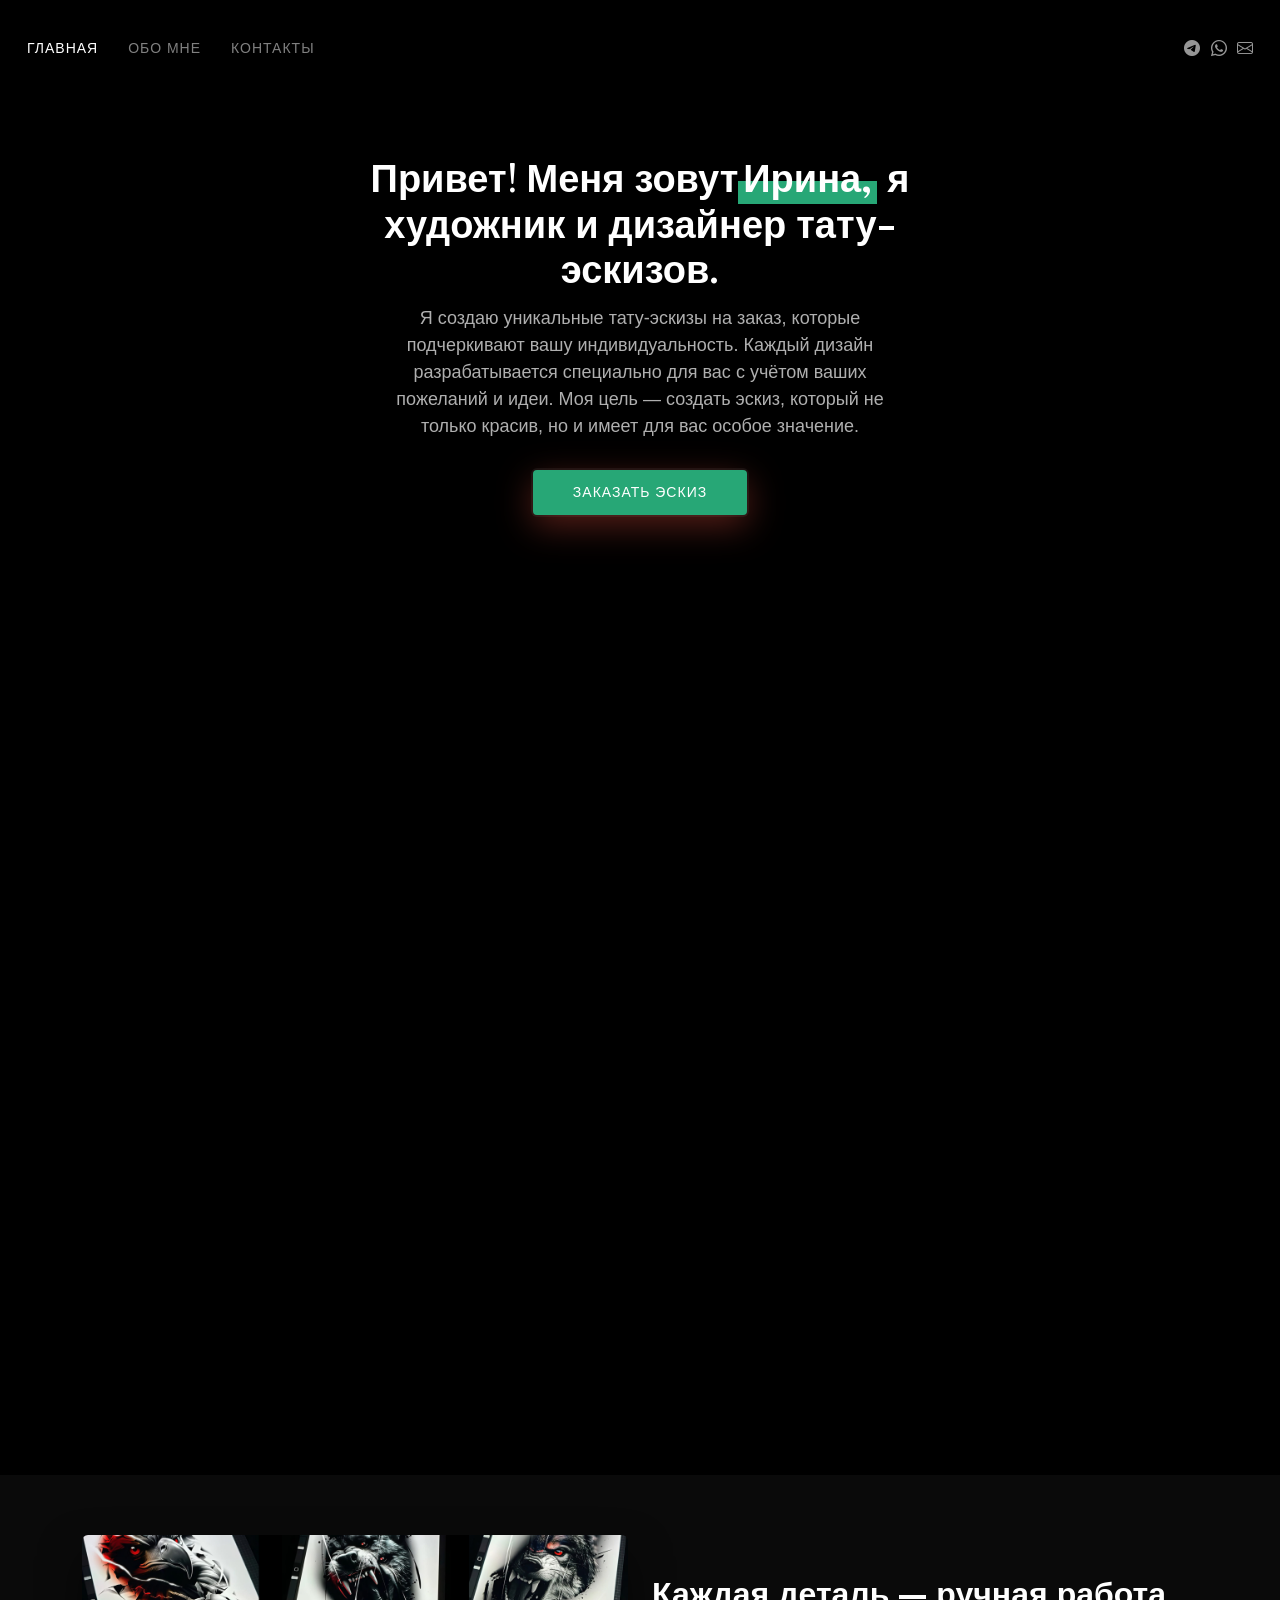
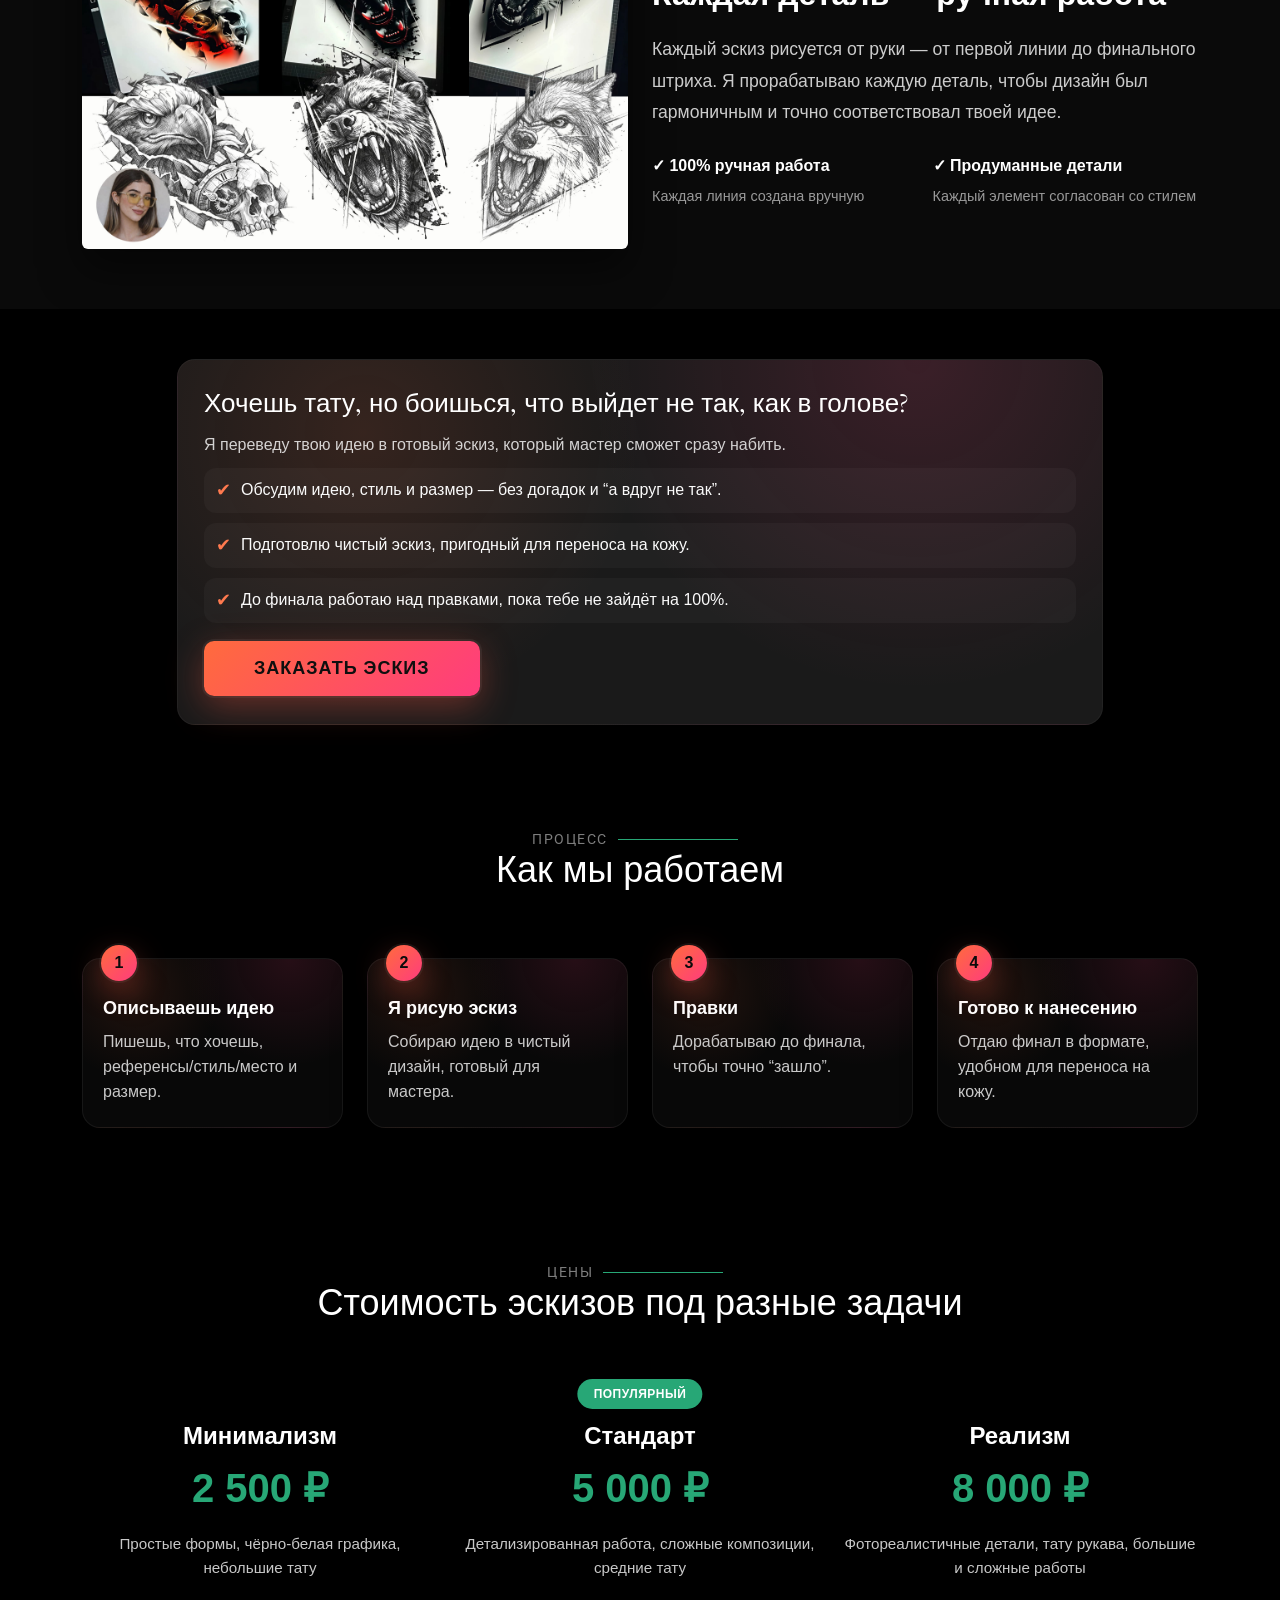
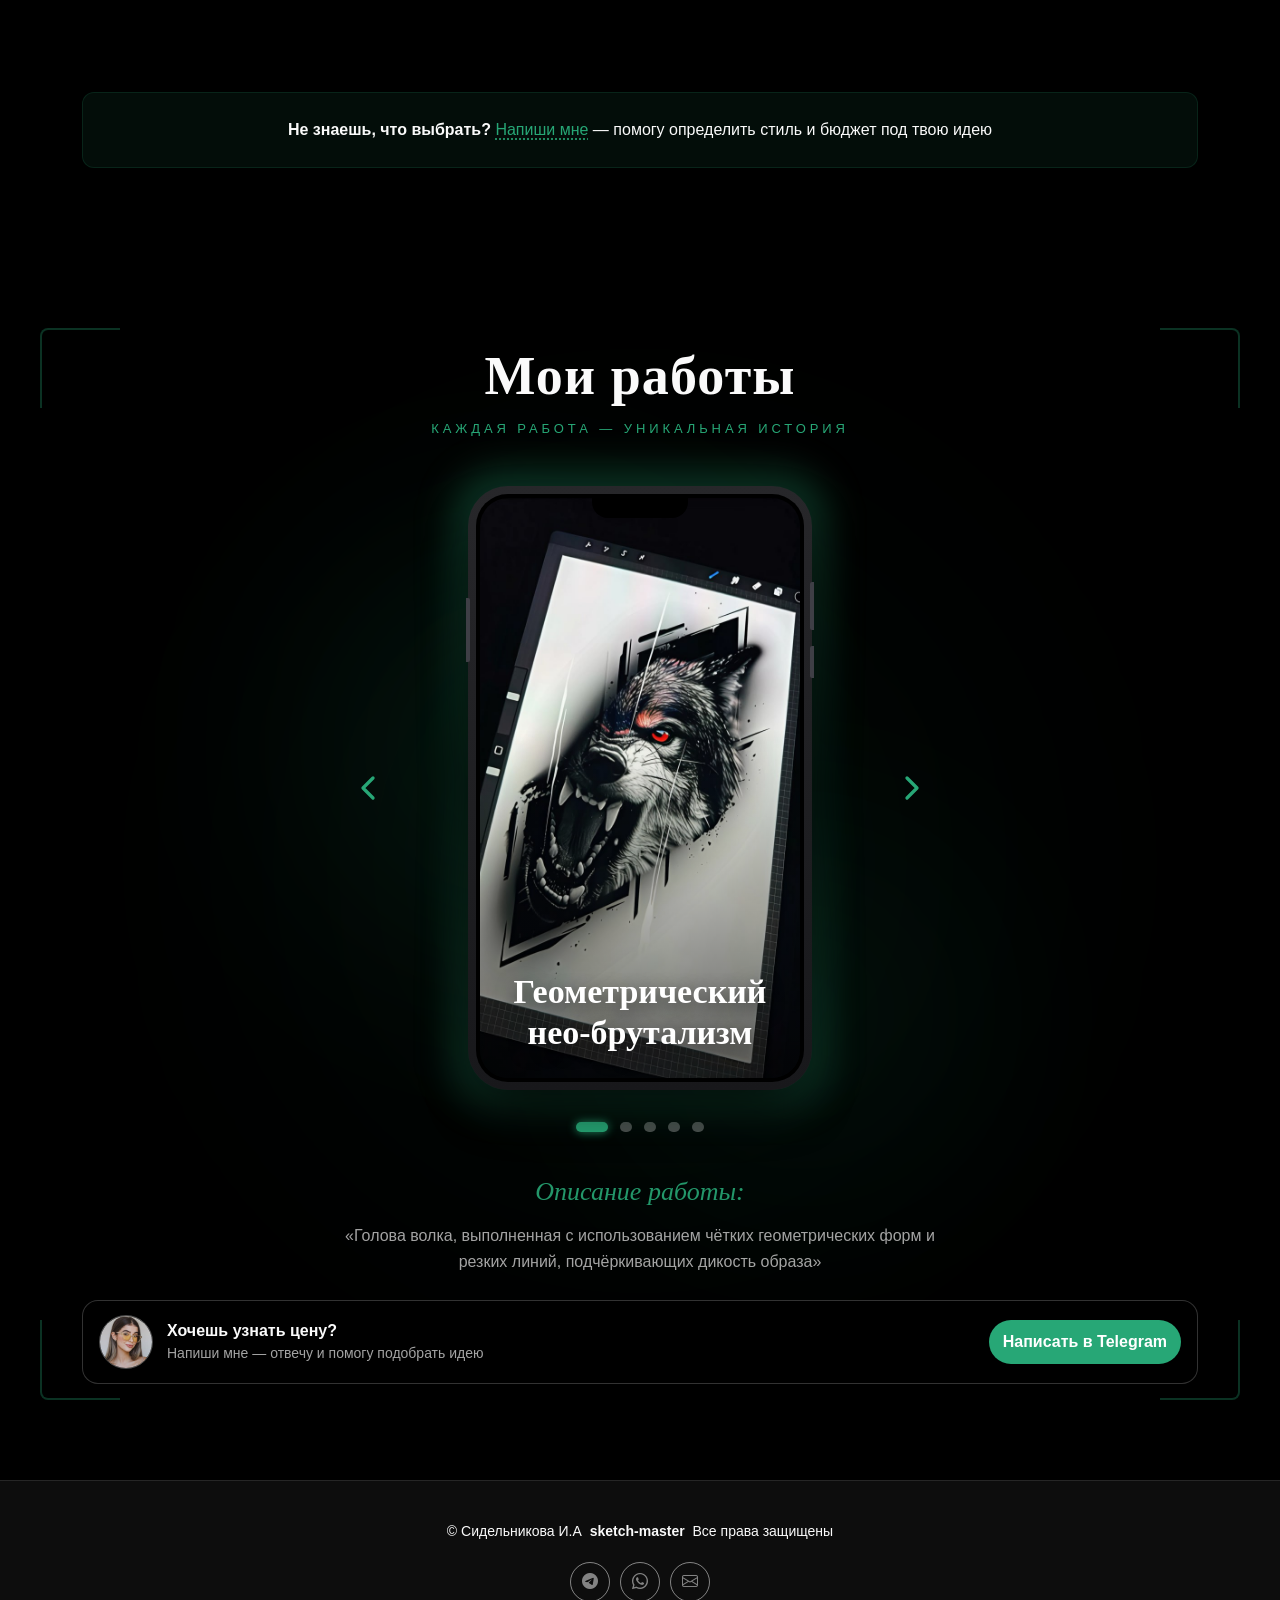
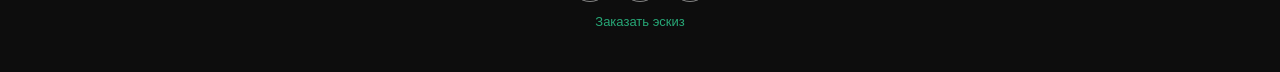
==== commit 108d4f36: "Update index.html" ====
--- a/index.html
+++ b/index.html
@@ -4,7 +4,7 @@
 <head>
   <meta charset="utf-8">
   <meta content="width=device-width, initial-scale=1.0" name="viewport">
-  <title>irina-sketch — Эскизы на заказ</title>
+  <title>sketch-master — Эскизы на заказ</title>
   <meta name="description" content="Профессиональные тату-эскизы на заказ. Уникальные дизайны, разработанные специально для вас с учётом ваших пожеланий.">
   <meta name="keywords" content="тату эскизы, эскизы на заказ, дизайн тату, татуировки, художник тату">
 
@@ -19,19 +19,19 @@
   <link href="assets/img/apple-touch-icon.png" rel="apple-touch-icon">
   
   <!-- Яндекс Директ и Open Graph -->
-  <meta property="og:title" content="irina-sketch — Эскизы на заказ">
+  <meta property="og:title" content="sketch-master — Эскизы на заказ">
   <meta property="og:description" content="Профессиональные тату-эскизы на заказ. Уникальные дизайны, разработанные специально для вас.">
-  <meta property="og:image" content="https://irina-sketch.ru/assets/img/logo.png">
-  <meta property="og:url" content="https://irina-sketch.ru/">
+  <meta property="og:image" content="https://sketch-master.ru/assets/img/logo.png">
+  <meta property="og:url" content="https://sketch-master.ru/">
   <meta property="og:type" content="website">
-  <meta property="og:site_name" content="irina-sketch">
+  <meta property="og:site_name" content="sketch-master">
   <meta property="og:locale" content="ru_RU">
   
   <!-- Twitter Card -->
   <meta name="twitter:card" content="summary_large_image">
-  <meta name="twitter:title" content="irina-sketch — Эскизы на заказ">
+  <meta name="twitter:title" content="sketch-master — Эскизы на заказ">
   <meta name="twitter:description" content="Профессиональные тату-эскизы на заказ">
-  <meta name="twitter:image" content="https://irina-sketch.ru/assets/img/logo.png">
+  <meta name="twitter:image" content="https://sketch-master.ru/assets/img/logo.png">
   
   <!-- Дополнительные размеры иконок для лучшей совместимости -->
   <link rel="icon" type="image/png" sizes="16x16" href="assets/img/favicon.png">
@@ -81,9 +81,9 @@
     <div class="container-fluid position-relative d-flex align-items-center justify-content-between">
       <nav id="navmenu" class="navmenu">
         <ul>
-          <li><a href="https://irina-sketch.ru/" class="active">Главная<br></a></li>
-          <li><a href="https://irina-sketch.ru/about.html">Обо мне</a></li>
-          <li><a href="https://irina-sketch.ru/contact.html">Контакты</a></li>
+          <li><a href="https://sketch-master.ru/" class="active">Главная<br></a></li>
+          <li><a href="https://sketch-master.ru/about.html">Обо мне</a></li>
+          <li><a href="https://sketch-master.ru/contact.html">Контакты</a></li>
         </ul>
         <i class="mobile-nav-toggle d-xl-none bi bi-list"></i>
       </nav>
@@ -416,7 +416,7 @@
 
     <div class="container">
       <div class="copyright text-center ">
-        <p>© <span>Сидельникова И.А</span> <strong class="px-1 sitename">irina-sketch</strong> <span>Все права защищены</span></p>
+        <p>© <span>Сидельникова И.А</span> <strong class="px-1 sitename">sketch-master</strong> <span>Все права защищены</span></p>
       </div>
       <div class="social-links d-flex justify-content-center">
         <a href="#" onclick="showMessengerConfirmation('telegram'); return false;"><i class="bi bi-facebook"></i></a>
